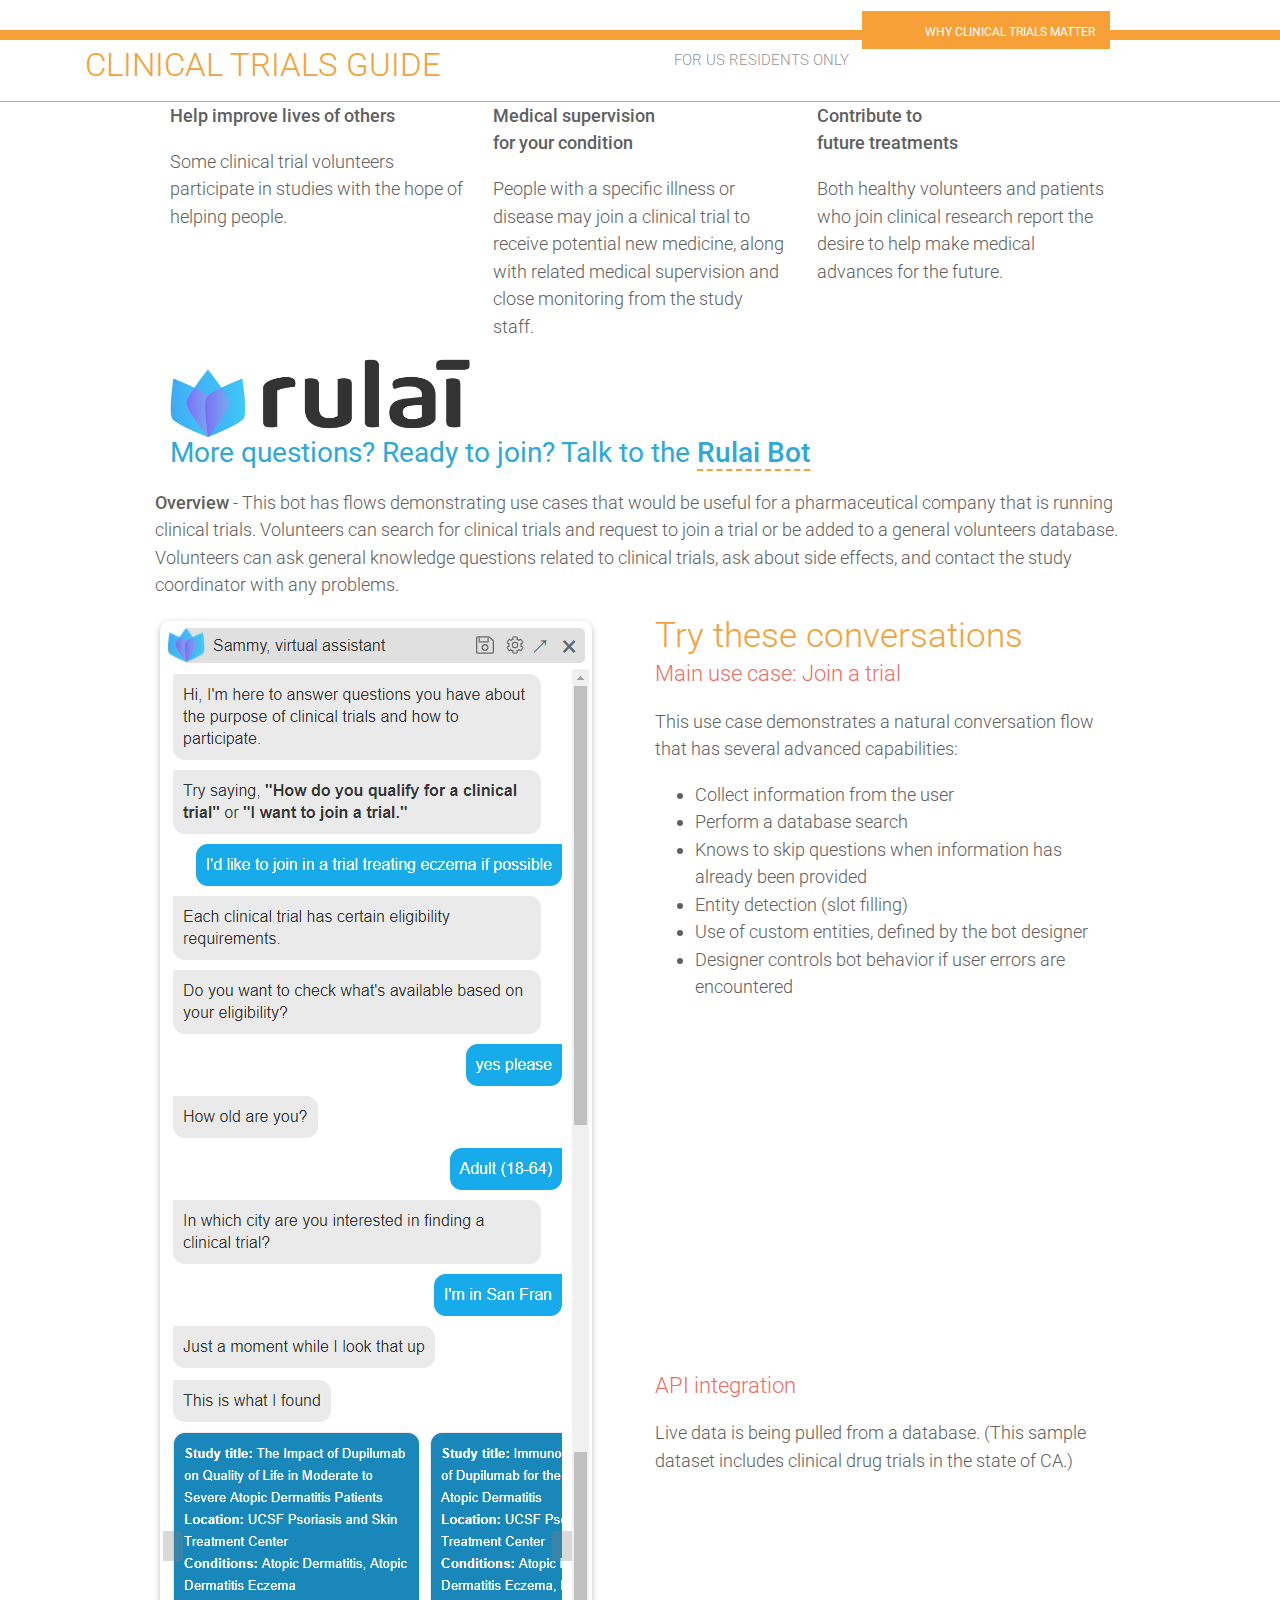
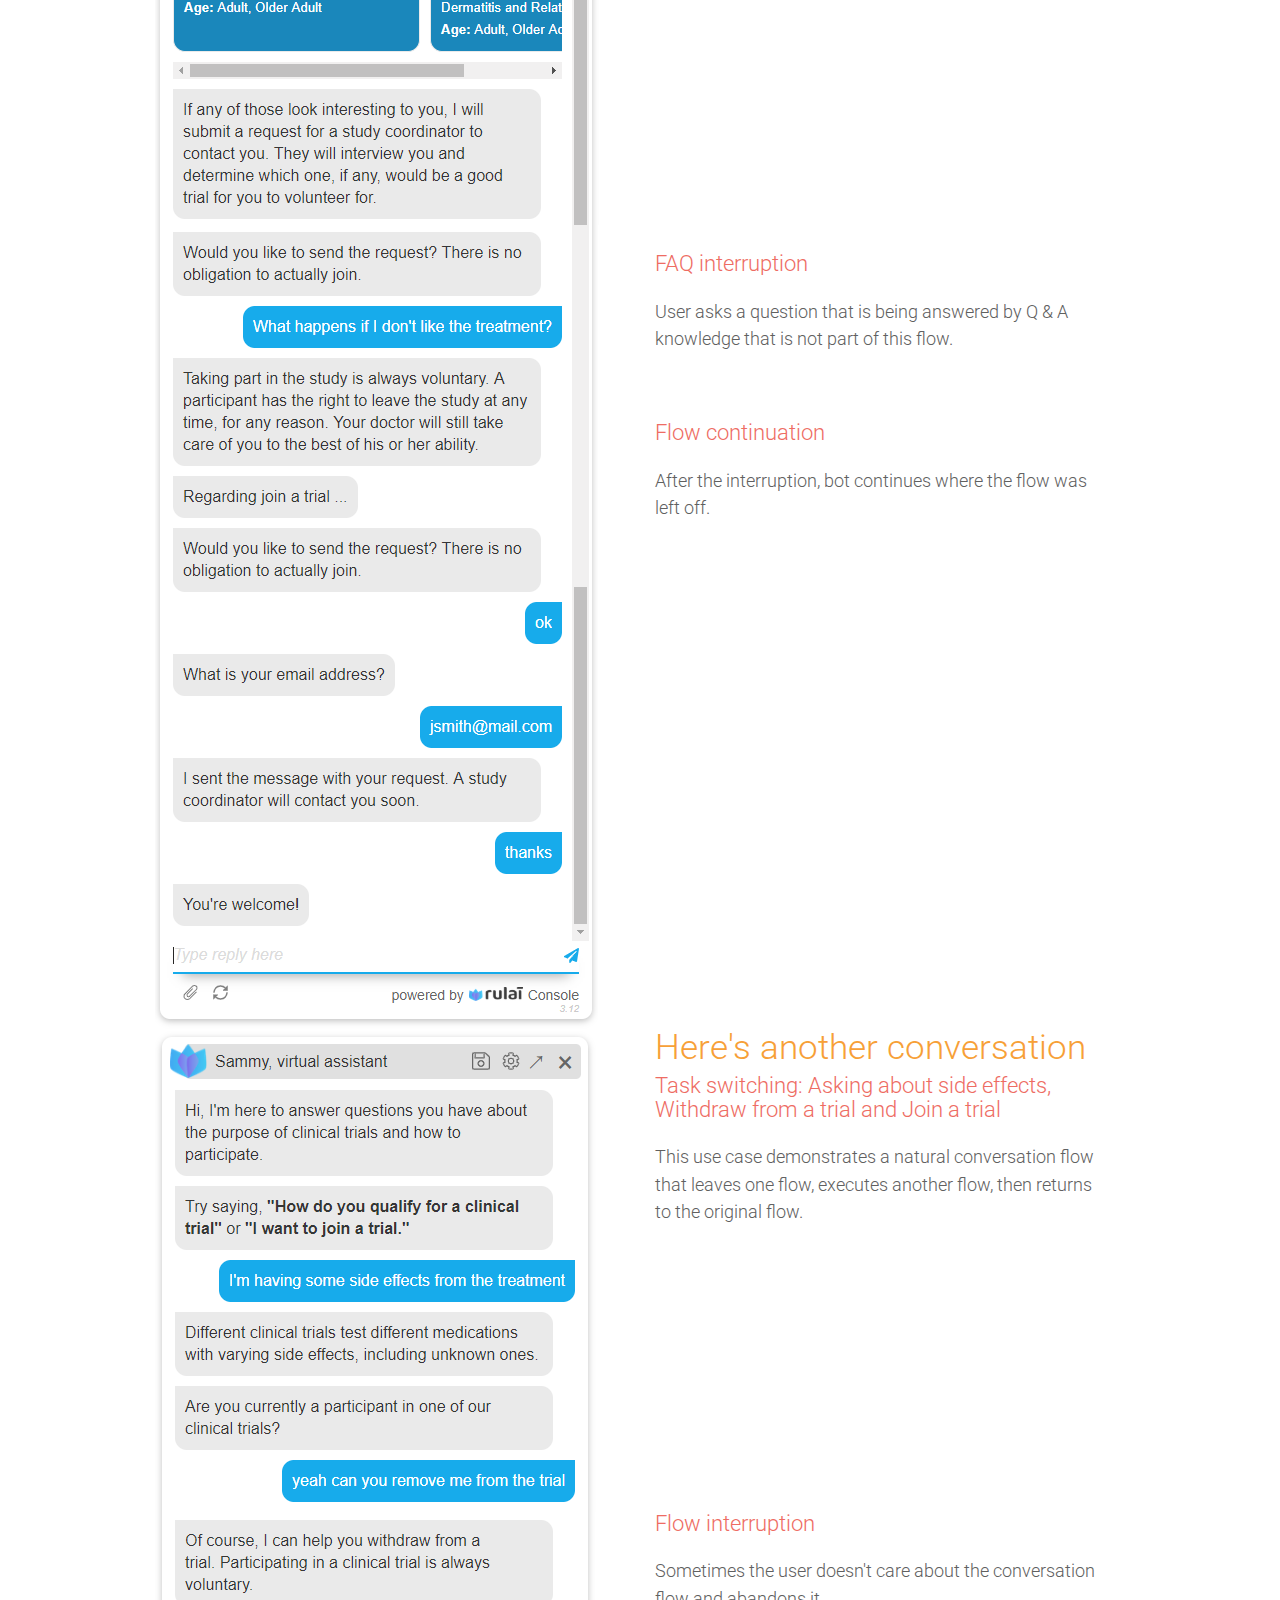
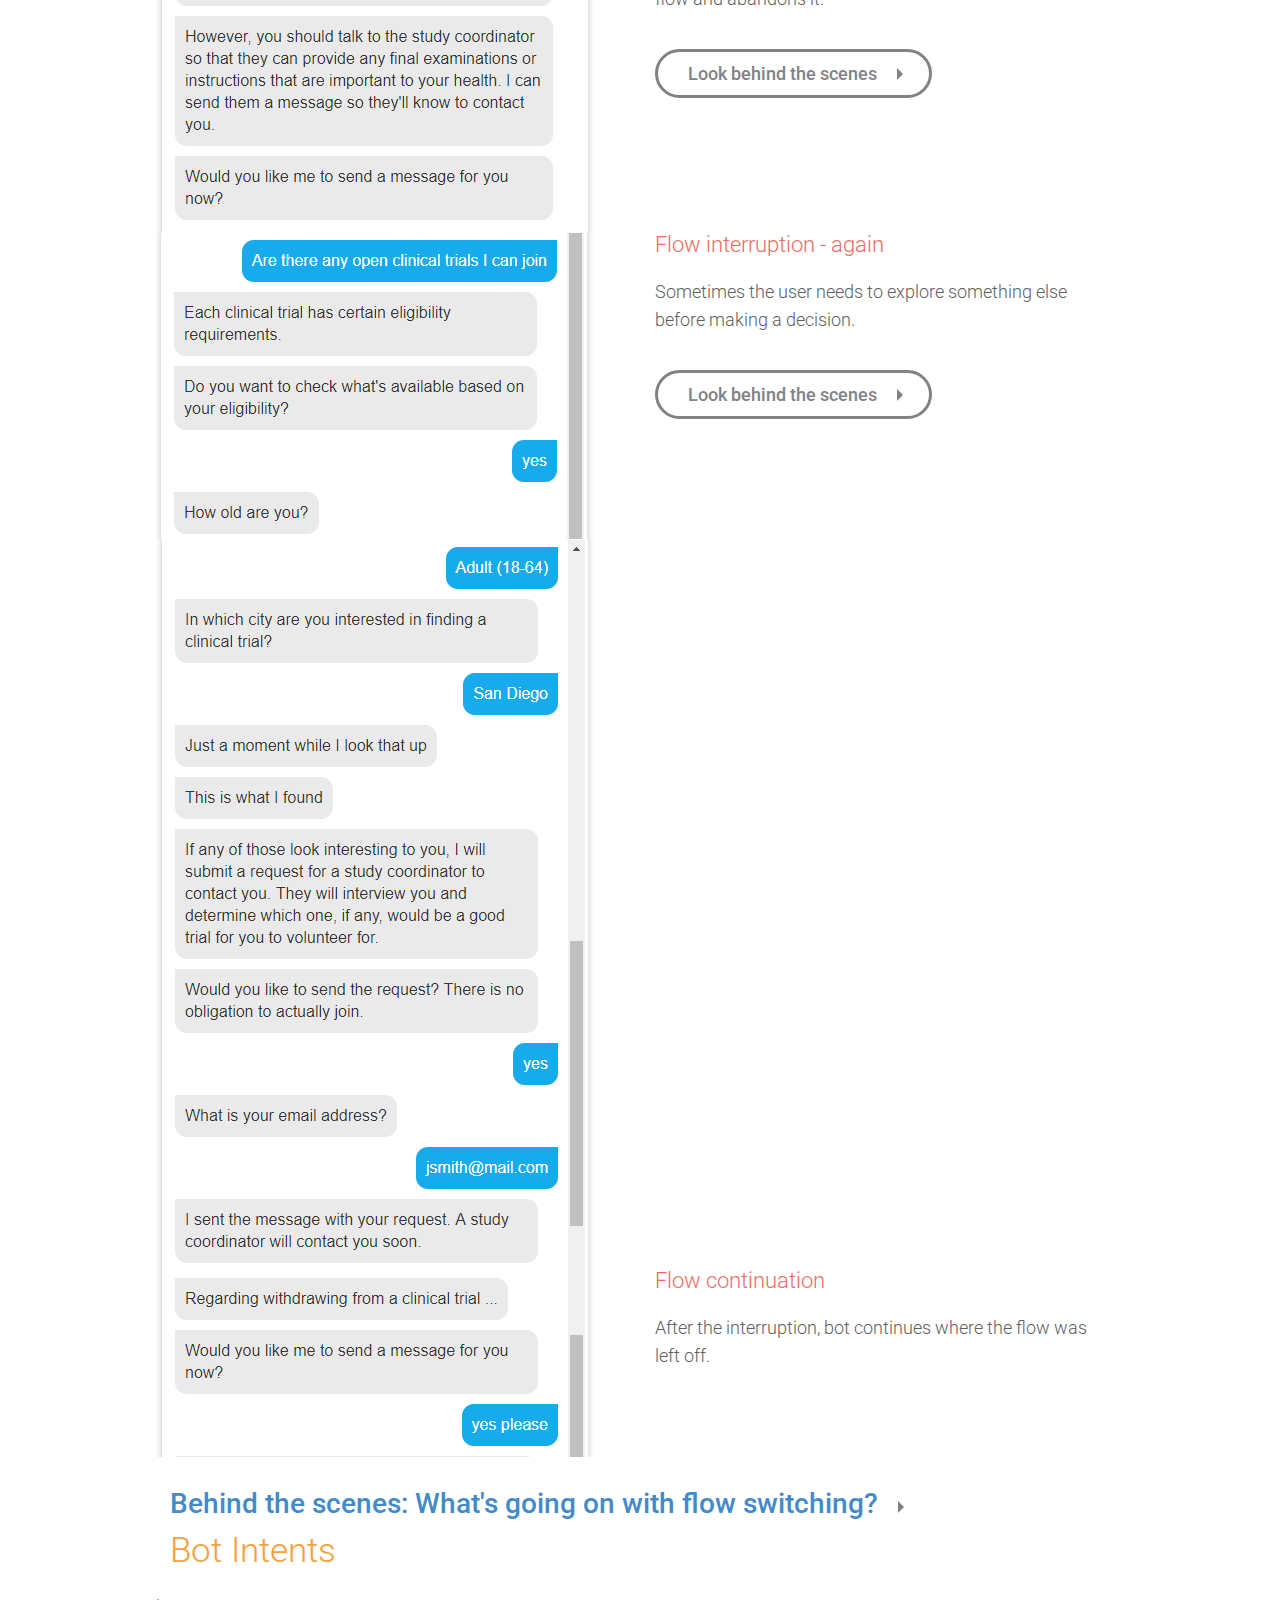
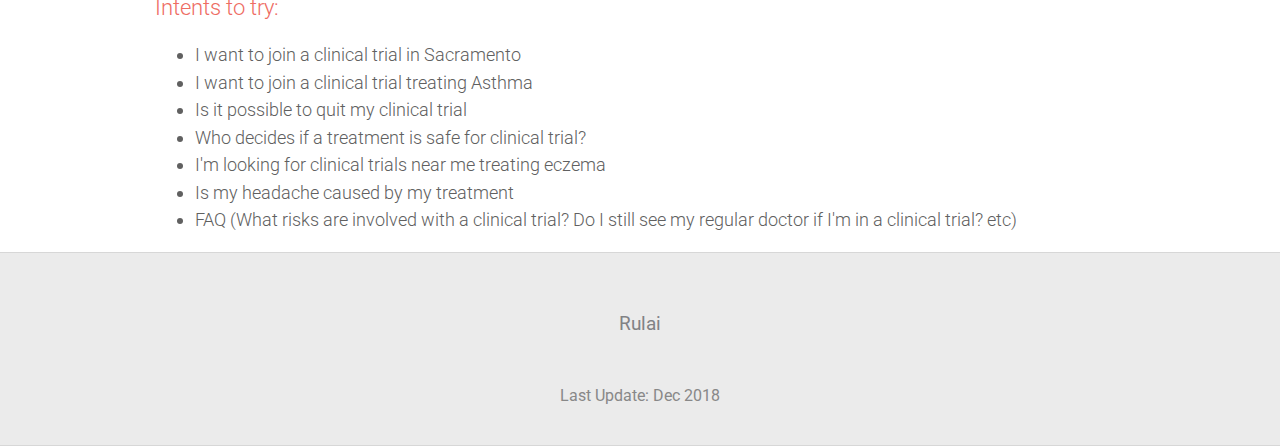
==== clinicaltrials/index.html @ c1967bf4 "Update index.html" ====
<!DOCTYPE html>
<!-- saved from url=(0064)https://www.guidetoclinicaltrials.com/why-clinical-trials-matter -->
<html lang="en" style="" class=" js flexbox canvas canvastext webgl no-touch geolocation postmessage websqldatabase indexeddb hashchange history draganddrop websockets rgba hsla multiplebgs backgroundsize borderimage borderradius boxshadow textshadow opacity cssanimations csscolumns cssgradients cssreflections csstransforms csstransforms3d csstransitions fontface generatedcontent video audio localstorage sessionstorage webworkers applicationcache svg inlinesvg smil svgclippaths"><head><meta http-equiv="Content-Type" content="text/html; charset=UTF-8">
    
    <meta http-equiv="X-UA-Compatible" content="IE=edge"><script type="text/javascript" src="./clinicaltrials/67be54c33f"></script><script async="" src="./clinicaltrials/analytics.js.download"></script><script src="./clinicaltrials/nr-1099.min.js.download"></script>
    <meta name="viewport" content="width=device-width, initial-scale=1">



    
<title>Why Clinical Trials Matter | Clinical Trial Guide</title>

    <meta property="og:site_name" content="home">
    <meta property="og:type" content="home">
    <meta property="og:title" content="Why Clinical Trials Matter | Clinical Study Guide">
    <meta property="og:description" content="Learn about clinical trials and how they help advance the understanding of diseases and discovery of new and improved treatments. ">
    <meta property="og:image:type" content="image/jpeg">
    <meta property="og:image:width" content="600">
    <meta property="og:image:height" content="315">

    <meta name="description" content="Learn about clinical trials and how they help advance the understanding of diseases and discovery of new and improved treatments. ">
<meta name="robots" content="INDEX, FOLLOW">
<meta http-equiv="content-language" content="en">

<meta http-equiv="last-modified" content="2017-03-16@00:00:00 Z">
<meta http-equiv="X-Served-By" content="SNF-PRODNA-CD2">

    <!-- Bootstrap core CSS -->
    <link href="./clinicaltrials/ff884980e1db4ebe90d73c7e8e5fddce.css" rel="stylesheet"><link href="./clinicaltrials/840db1f8d0344966829204b88a596f12.css" rel="stylesheet">




    <script src="./clinicaltrials/modernizr.min.js.download"></script>

    <script>//document.cookie = ' = ' + screen.width  + '; path=/'; </script>

    <!-- HTML5 shim and Respond.js IE8 support of HTML5 elements and media queries -->
    <!--[if lt IE 9]>
      <script src="//cdnjs.cloudflare.com/ajax/libs/html5shiv/3.7.2/html5shiv.min.js"></script>
      <script src="//cdnjs.cloudflare.com/ajax/libs/respond.js/1.4.2/respond.js"></script>
    <![endif]-->
 
</head>
<body class="why-clinical-trials-matter"> 
<!-- Google Tag Manager -->
<script>
function displayFunction(divID) {
  var x = document.getElementById(divID);
  if (x.style.display === "none") {
    x.style.display = "block";
  } else {
    x.style.display = "none";
  }
}    
</script>

<!-- End Google Tag Manager -->
<!-- Google Tag Manager (noscript) -->
<noscript><iframe src="https://www.googletagmanager.com/ns.html?id=GTM-KLQT96"
height="0" width="0" style="display:none;visibility:hidden"></iframe></noscript>
<!-- End Google Tag Manager (noscript) -->



    <header>    <div class="score-header-wrapper">
        <div class="score-header">
            <!--[if lt IE 7]>
    <p class="browsehappy">You are using an <strong>outdated</strong> browser. Please <a href="http://browsehappy.com/">upgrade your browser</a> to improve your experience.</p>
<![endif]-->
<!--//////////////////////////////
// - START - HEADER SECTION
///////////////////////////////-->
<div id="emsHeader">    <!--Print Friendly Text-->
    <div class="printed-from">
    </div>
    <!--START - GLOBAL HEADER-->
    <div id="globalHeader">
        <!-- Top bar -->
        <div class="row">
            <div class="col-xs-12 hidden-xs">
            <div class="top-bar">
                <div id="conditionLogo">
                </div>
            </div>


                <div id="locationText">FOR US RESIDENTS ONLY</div>

            </div>
        </div>

        <!-- umbrella nav -->
        

        <!--Desktop/Tablet Utility Links-->
        <div class="row">
            <div class="hidden-xs">
                <div id="brandUtilityLinksDT" class="utility-links">

                </div>
            </div>
        </div>
    </div>
    <!--END - GLOBAL HEADER-->
    <!--Banner - Logo - Global Navigation - ISI - Search -->
    <div class="row">
        <div class="header-banner col-xs-12" style="height:100px">
            <div class="row">
                <div class="brand-logo">
                    <!--hamburger nav-->
                    <div class="navbar-header">

                        
                        <!--logo-->
                        <div class="col-xs-12 col-sm-3">
                            <div id="brandLogo" class="banner-logo">
<H2>CLINICAL TRIALS GUIDE </H2>                                       
                            </div>
                        </div>

                        <!--Brand ISI Overview-->

<div>    <aside>
        <div class="col-sm-6 hidden-xs">
            <div id="brandISI" class="brand-isi">
                <div class="isi-text hidden-xs">
                    <span class="isi-heading bold"></span>
                    <div class="isi-full">
                        
                        <p></p><p>&nbsp;</p><p></p>
                        
                        
                    </div>
                </div>
            </div>
        </div>
</aside>
</div>
                        <!--Desktop/Tablet Search Box-->
                    </div>
                </div>
            </div>
            <div class="row">
                <div class="col-sm-12 hidden-xs">
                        <div id="brandHeaderTools" class="font-share bold">


<!-- Print Button -->
<div id="printPage" class="print-page">    <span title="PRINT" class="print-btn">WHY CLINICAL TRIALS MATTER</span>
</div>

<div id="socialShare">    <div class="share-icons">

                    <ul class="share-show-hide">
							<li>
								<a class="email" data-toggle="modal" data-target="#myModalEmail">email</a>
							</li>
            </ul>
    </div>
</div>
                            <div class="clear"></div>
                        </div>

                </div>
            </div>
            <div class="row">
                <!--Mobile Utility Links-->
                <div id="brandUtilityLinksMB" class="utility-links visible-xs">
                </div>
            </div>
            <div class="row">
                <!-- global navigation-->
                <div id="globalNav">
                    
                </div>
            </div>
            <div class="row">
                <div class="col-xs-12">
                    <!--Mobile Search Box-->
                    <div id="brandSearchMB" class="brand-search col-xs-12 visible-xs">
                        
                    </div>
                </div>
            </div>
        </div>
    </div>
</div><!--//////////////////////////////
// - END - HEADER SECTION
///////////////////////////////-->


    <nav id="" class="score-megamenu navbar navbar-default" role="navigation">
        <div class="score-nav-wrapper">
            <div class="score-nav">
                <!-- score-nav-wrapper is the container -->
                <div class="navbar-header score-navbar-header">
                    <button type="button" class="score-hamburger navbar-toggle collapsed" data-toggle="collapse" data-target="#3b18a928-5969-4b5d-9ed8-913d32c18ef3">
                        <span class="sr-only">Toggle navigation</span>
                        <span class="icon-bar"></span>
                        <span class="icon-bar"></span>
                        <span class="icon-bar"></span>
                    </button>
                    <a href="https://www.guidetoclinicaltrials.com/why-clinical-trials-matter#" class="navbar-brand">
                        
                        
                    </a>
                </div>
                <div class="collapse navbar-collapse" id="3b18a928-5969-4b5d-9ed8-913d32c18ef3">
                </div>
            </div>
        </div>
    </nav>



        </div>
    </div>
</header>
    <div class="pageWrapper">
<div class="score-container">    <div class="container">
        <div class="score-page score-column3-equal">
            <div class="score-side">
                <div class="score-inner">

<style>.text-component {font-size: smaller;}</style>                    
<div class="text-component"><p><strong>Help improve lives of others</strong></p>
<p>Some clinical trial volunteers participate in studies with the hope of helping people.</p></div>
                </div>
            </div>
            <div class="score-main">
                <div class="score-inner">
                    
<div class="text-component"><p><strong>Medical supervision<br class="hidden-xs hidden-sm">
for your condition</strong></p>
<p>People with a specific illness or disease may join a clinical trial to receive potential new medicine, along with related medical supervision and close monitoring from the study staff.</p></div>
                </div>
            </div>
            <div class="score-side2">
                <div class="score-inner">
                    
<div class="text-component"><p><strong>Contribute to <br class="hidden-xs hidden-sm">
future treatments</strong></p>
<p>Both healthy volunteers and patients who join clinical research report the desire to help make medical advances for the future.</p></div>
                </div>
            </div>
        </div>
    </div>
</div><div class="score-container" style="padding: 0px"> <div class="container">
        <div class="score-page score-column1">
            <div class="score-main">
                <div class="score-inner">
                    
<div class="text-component"><img src="./logo_dark.png" width="300px"></img><h2 style="color:#2CA9DB;font-weight: 400">More questions? Ready to join? Talk to the <a class="moreinfo" style="color:#2CA9DB" data-toggle="tooltip" data-placement="top" data-original-title="&lt;strong&gt;Rulai Bot&lt;/strong&gt;Custom chat bot that uses NLU to help complete tasks and answer your questions. Try '<b>I want to join a clinical trial.</b>'">Rulai Bot</a></h2>
<div class="row">
<div class="">
<p><strong>Overview</strong> - This bot has flows demonstrating use cases that would be useful for a pharmaceutical company that is running clinical trials. Volunteers can search for clinical trials and request to join a trial or be added to a general volunteers database. Volunteers can ask general knowledge questions related to clinical trials, ask about side effects, and contact the study coordinator with any problems.
</p>
</div>
</div></div>
                </div>
            </div>
        </div>
    </div>
</div>
        <div class="score-container">    <div class="container">
        <div class="score-page score-column1">
            <div class="score-main">
                <div class="score-inner">
                    
<div class="text-component"><div class="row">
	<div class="pull-left">
		<img src="./clinicaltrials/chat1.png"></img>
	</div>
<div class="col-sm-5 col-md-6 pull-right">
<h1>Try these conversations</h1>
<h3>Main use case: Join a trial</h3>
<p><strong></strong>This use case demonstrates a natural conversation flow that has several advanced capabilities:
<ul><li>	Collect information from the user</li>
<li>Perform a database search</li>
<li>Knows to skip questions when information has already been provided</li>
<li>Entity detection (slot filling)</li>
<li>Use of custom entities, defined by the bot designer</li>
<li>Designer controls bot behavior if user errors are encountered</li>
</ul></p>
</div>
</div>
<div class="row">
	<div class="pull-left">
		<img src="./clinicaltrials/chat2.png"></img>
	</div>
<div class="col-sm-5 col-md-6 pull-right">
<h3>API integration</h3>
<p>
Live data is being pulled from a database.
(This sample dataset includes clinical drug trials in the state of CA.)
</p>
</div>
</div> 
<div class="row">
	<div class="pull-left">
		<img src="./clinicaltrials/chat3.png"></img>
	</div>
<div class="col-sm-5 col-md-6 pull-right">
<br/><h3>FAQ interruption</h3>
<p>
User asks a question that is being answered by Q & A knowledge that is not part of this flow.
</p>
<h3 style="padding-top: 50px">Flow continuation</h3>
<p>After the interruption, bot continues where the flow was left off. </p>
</div>
</div> 


</div>
                </div>
            </div>





        </div>
    </div>
</div>

        <div class="score-container">    <div class="container">
        <div class="score-page score-column1">
            <div class="score-main">
                <div class="score-inner">
                    
<div class="text-component"><div class="row">
	<div class="pull-left">
		<img src="./clinicaltrials/chat4.png"></img>
	</div>
<div class="col-sm-5 col-md-6 pull-right">
<h1>Here's another conversation</h1>
<h3>Task switching: Asking about side effects, Withdraw from a trial and Join a trial</h3>
<p><strong></strong>This use case demonstrates a natural conversation flow that leaves one flow, executes another flow, then returns to the original flow.
</p>
</div>
</div>
<div class="row">
	<div class="pull-left">
		<img src="./clinicaltrials/chat5.png"></img>
	</div>
<div class="col-sm-5 col-md-6 pull-right">
<h3>Flow interruption</h3>
<p>
Sometimes the user doesn't care about the conversation flow and abandons it. </p>
<p><a href="#ExplainJoin" onclick="displayFunction('ExplainJoin')" class="button">Look behind the scenes</a>
</p>
</div>
</div> 

<div class="row">
	<div class="pull-left">
		<img src="./clinicaltrials/chat6.png"></img>
	</div>
<div class="col-sm-5 col-md-6 pull-right">
<h3>Flow interruption - again</h3>
<p>
Sometimes the user needs to explore something else before making a decision. </p>
<p><a href="#ExplainJoin" onclick="displayFunction('ExplainJoin')" class="button">Look behind the scenes</a>
</p>

</div>
</div> 
<div class="row">
	<div class="pull-left">
		<img src="./clinicaltrials/chat7.png"></img>
	</div>
<div class="col-sm-5 col-md-6 pull-right">
<p>
</p>
</div>
</div> 
<div class="row">
	<div class="pull-left">
		<img src="./clinicaltrials/chat8.png"></img>
	</div>
<div class="col-sm-5 col-md-6 pull-right">
<h3>Flow continuation</h3>
<p>After the interruption, bot continues where the flow was left off. </p>
</div>
</div> 


</div>
                </div>
            </div>





        </div>
    </div>
</div>

<div class="score-container" style="padding: 0px; "> <div class="container">
        <div class="score-page score-column1">
            <div class="score-main">
                <div class="score-inner">
                   <div class="text-component">
<a href="#ExplainJoin" onclick="displayFunction('ExplainJoin')" class="button" style="border: none; color:#428bca; font-size:1.5em; padding-left: 0px">Behind the scenes: What's going on with flow switching?</a>

<div id="ExplainJoin" class="row" style="display:none;">
<p><img src="./clinicaltrials/mitisflow.png" style="border=1px solid #333333"></img>
</p>
</div>
</div></div>
                </div>
            </div>
        </div>
    </div>

<div class="score-container" style="padding: 0px"> <div class="container">
        <div class="score-page score-column1">
            <div class="score-main">
                <div class="score-inner">
                    
<div class="text-component">
<h1>Bot Intents</h1>

<div class="row">
<p><h3>Intents to try:</h3>
</p>
<p><ul>
	<li>I want to join a clinical trial in Sacramento</li>
	<li>I want to join a clinical trial treating Asthma</li>
	<li>Is it possible to quit my clinical trial</li>
	<li>Who decides if a treatment is safe for clinical trial?</li>
	<li>I'm looking for clinical trials near me treating eczema</li>
	<li>Is my headache caused by my treatment</li>
<li>FAQ (What risks are involved with a clinical trial? Do I still see my regular doctor if I'm in a clinical trial? etc)</li></ul></p>

</div>
</div></div>
                </div>
            </div>
        </div>
    </div>
</div>
    </div></div>
    <footer>    <div class="score-footer-wrapper">
        <div class="score-footer">
            
<!--////////////////////////
// - START - FOOTER SECTION
/////////////////////////-->
<div class="container">
    <div class="row">
        <div class="col-xs-12">
            <div id="emsFooter">
                <footer class="footer">
                    <div id="indicationCopy">
                        <h2></h2>
                        <p>&nbsp;</p>
                    </div>

                    

                    <div id="quickLinks">
                        <ul class="page-links">

                        </ul>
                    </div>
                    <div id="hcProCopy" class="hc-pro-copy">
                        <p></p>
                    </div>

                    <div id="footnoteCopy" class="footnote">


                    </div>
                    <div id="corpFooter">
                        <span class="ft-name bold"></span><br>
                        <span class="ft-pNumber"><p id="footer-links">
<a href="https://www.rul.ai">Rulai</a>
</p>
<br>
                        <!-- Render Corporate Footer links -->
                            <span class="ft-links">
                            </span><br>


                        <span class="ft-date">


                            Last Update: Dec 2018
                        </span>
                    </div>
                </footer>
            </div>
        </div>
    </div>
</div>
<!--//////////////////////
// - END - FOOTER SECTION
///////////////////////-->
<!--////////////////////////////
// - START - GOOGLE ANALYTICS //
////////////////////////////////-->


<!--////////////////////////////
// - END - GOOGLE ANALYTICS //
////////////////////////////////-->
<form id="emailModal" action="https://www.guidetoclinicaltrials.com/why-clinical-trials-matter#" novalidate="novalidate">
    <div class="modal fade" id="myModalEmail" tabindex="-1" role="dialog" aria-labelledby="myModalLabel" aria-hidden="true">
        <div class="modal-dialog">
            <div class="modal-content">
                <div class="email-container">
                    <div class="modal-header">
                        <button type="button" class="close" data-dismiss="modal"><span aria-hidden="true"></span><span class="sr-only">Close</span></button>
                        <h2>Email a link to this page</h2>
                        <p>If you would like to share this page with a friend, fill out the appropriate information below.</p>
                    </div>
                    <div class="modal-body">
                        <div class="email-content">
                            <div class="form-group">
                                <label for="pName">Recipient Name:</label>
                                <input id="pName" type="text" name="pName">
                            </div>
                            <div class="form-group">
                                <label for="pEmail">Recipient's Email Address:</label>
                                <input id="pEmail" type="text" name="pEmail">
                            </div>
                                              
                            <div class="form-group">
                                <label for="yName">Your Name:</label>
                                <input id="yName" type="text" name="yName">
                            </div>
                            <div class="form-group">
                                <label for="yEmail">Your Email Address:</label>
                                <input id="yEmail" type="text" name="yEmail">
                            </div>
                            <div>
                                <label class="subTitle" for="pEmail">Subject</label>
                                <p class="subContent">Your friend thinks you’ll want to see this</p>
                            </div>
                            <span class="emailCheckBox"><input id="cbSendCopy" type="checkbox">Send a copy to myself (optional)</span>                            
                        </div>
                    </div>
                    <div class="modal-footer">
                        
                        <button id="btnSend" onclick="sendEmailClick(&#39;0586f793-e6b3-40c5-bdbd-9b0bcae366b0&#39;)" type="button" class="btn btn-primary">Send</button>
                    </div>
                </div>
                <!-- If the email sent successfull, hide "email-container" and show "email-success-container" -->
                <div class="email-success-container">
                    <div class="modal-header">
                        <button type="button" class="close" data-dismiss="modal"><span aria-hidden="true"></span><span class="sr-only">Close</span></button>
                        <div class="heading">Your Email Has Been Sent</div>
                    </div>
                    <div class="modal-body">
                        <div class="email-success-content">
                            <h2>Your email has been sent to:</h2>
                            <h3 id="recipientName"></h3>
                            <h3 id="recipientEmail"></h3>
                        </div>
                    </div>
                    <div class="modal-footer">
                        <button id="btnSendAnother" type="button" class="btn btn-primary">Send Another</button>
                        <button id="btnDone" type="button" class="btn btn-default">Done</button>
                    </div>
                </div><!-- end of email-success-container -->
            </div>
        </div>
    </div>
</form>
<!-- End Modal : Email popup -->

        </div>
    </div>
</footer>

    
    <!-- Adding jquery from CDN -->
    <!--[if gte IE 9]-->
    <script src="./clinicaltrials/jquery.min.js.download" type="text/javascript"></script>
    <!--[endif]-->
    <!--[if lte IE 8]>
    <script src="https://cdnjs.cloudflare.com/ajax/libs/jquery/1.8.3/jquery.min.js"></script>
    <![endif]-->
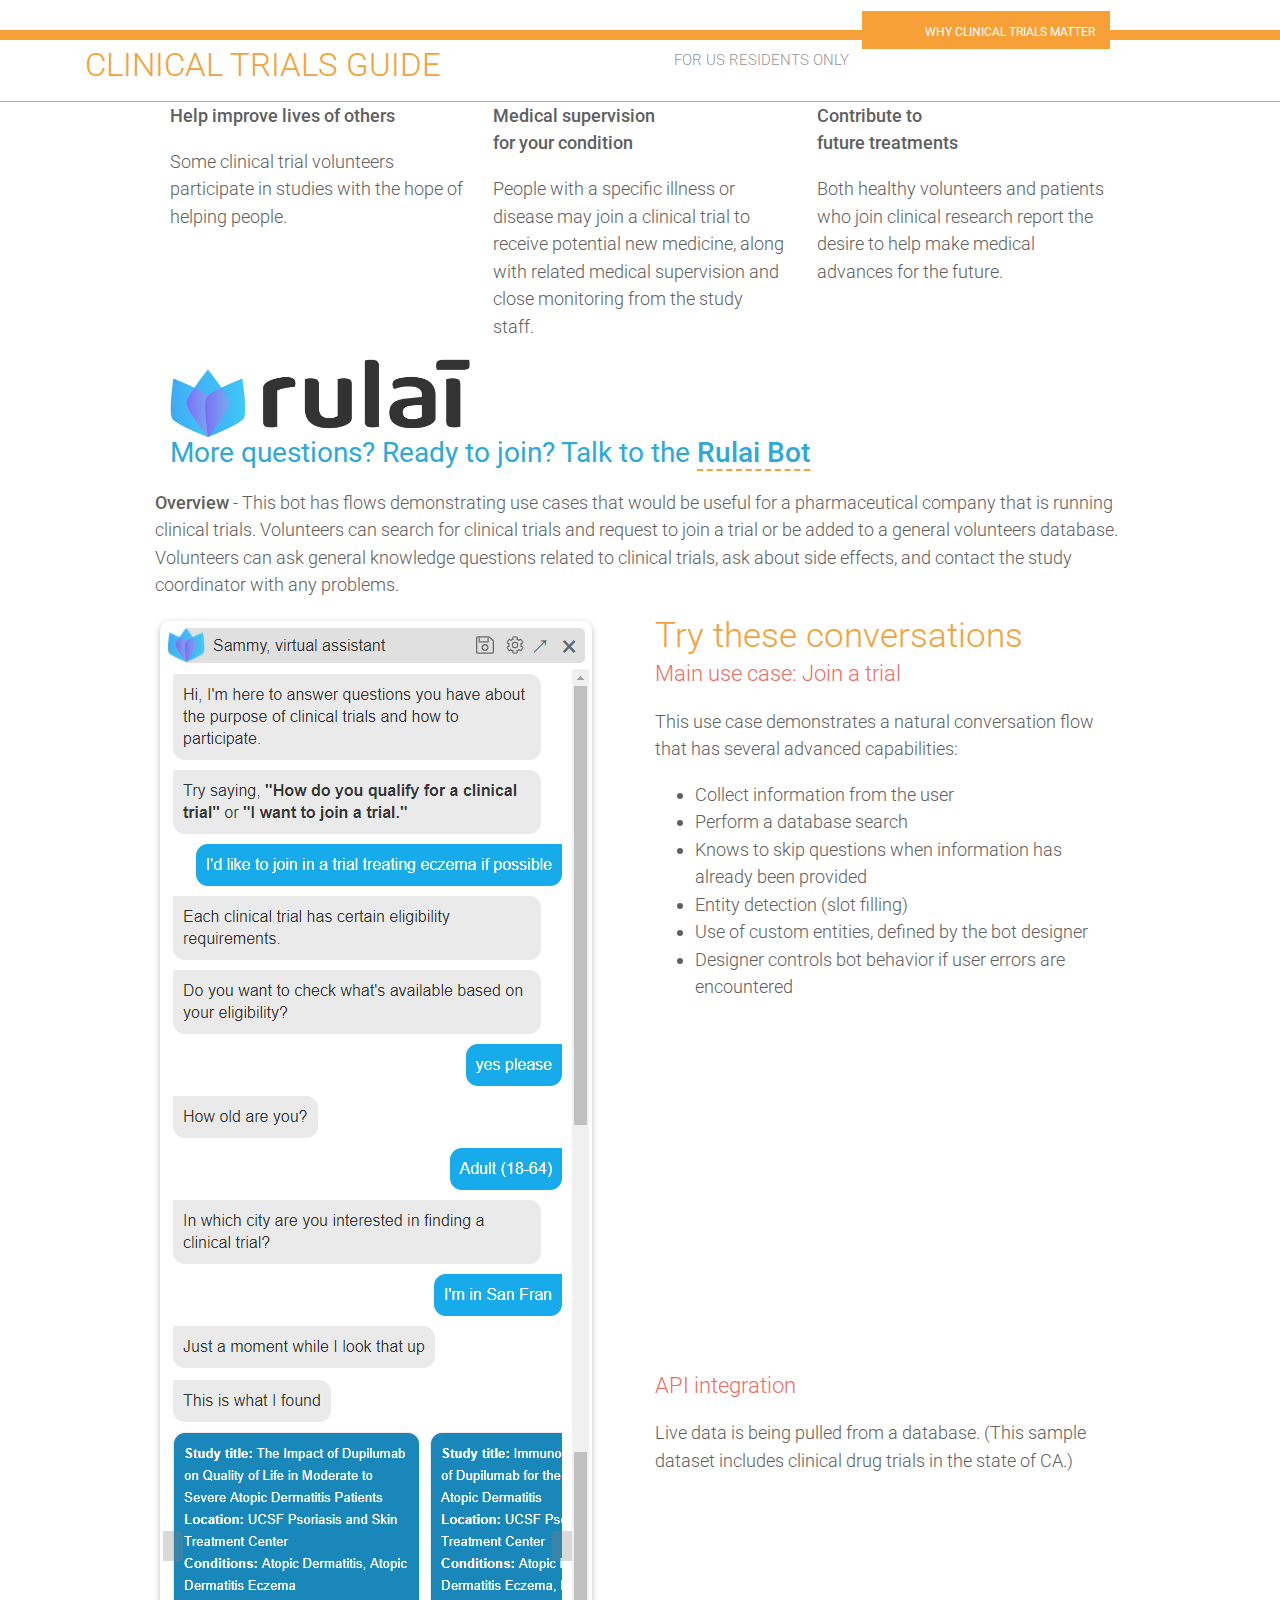
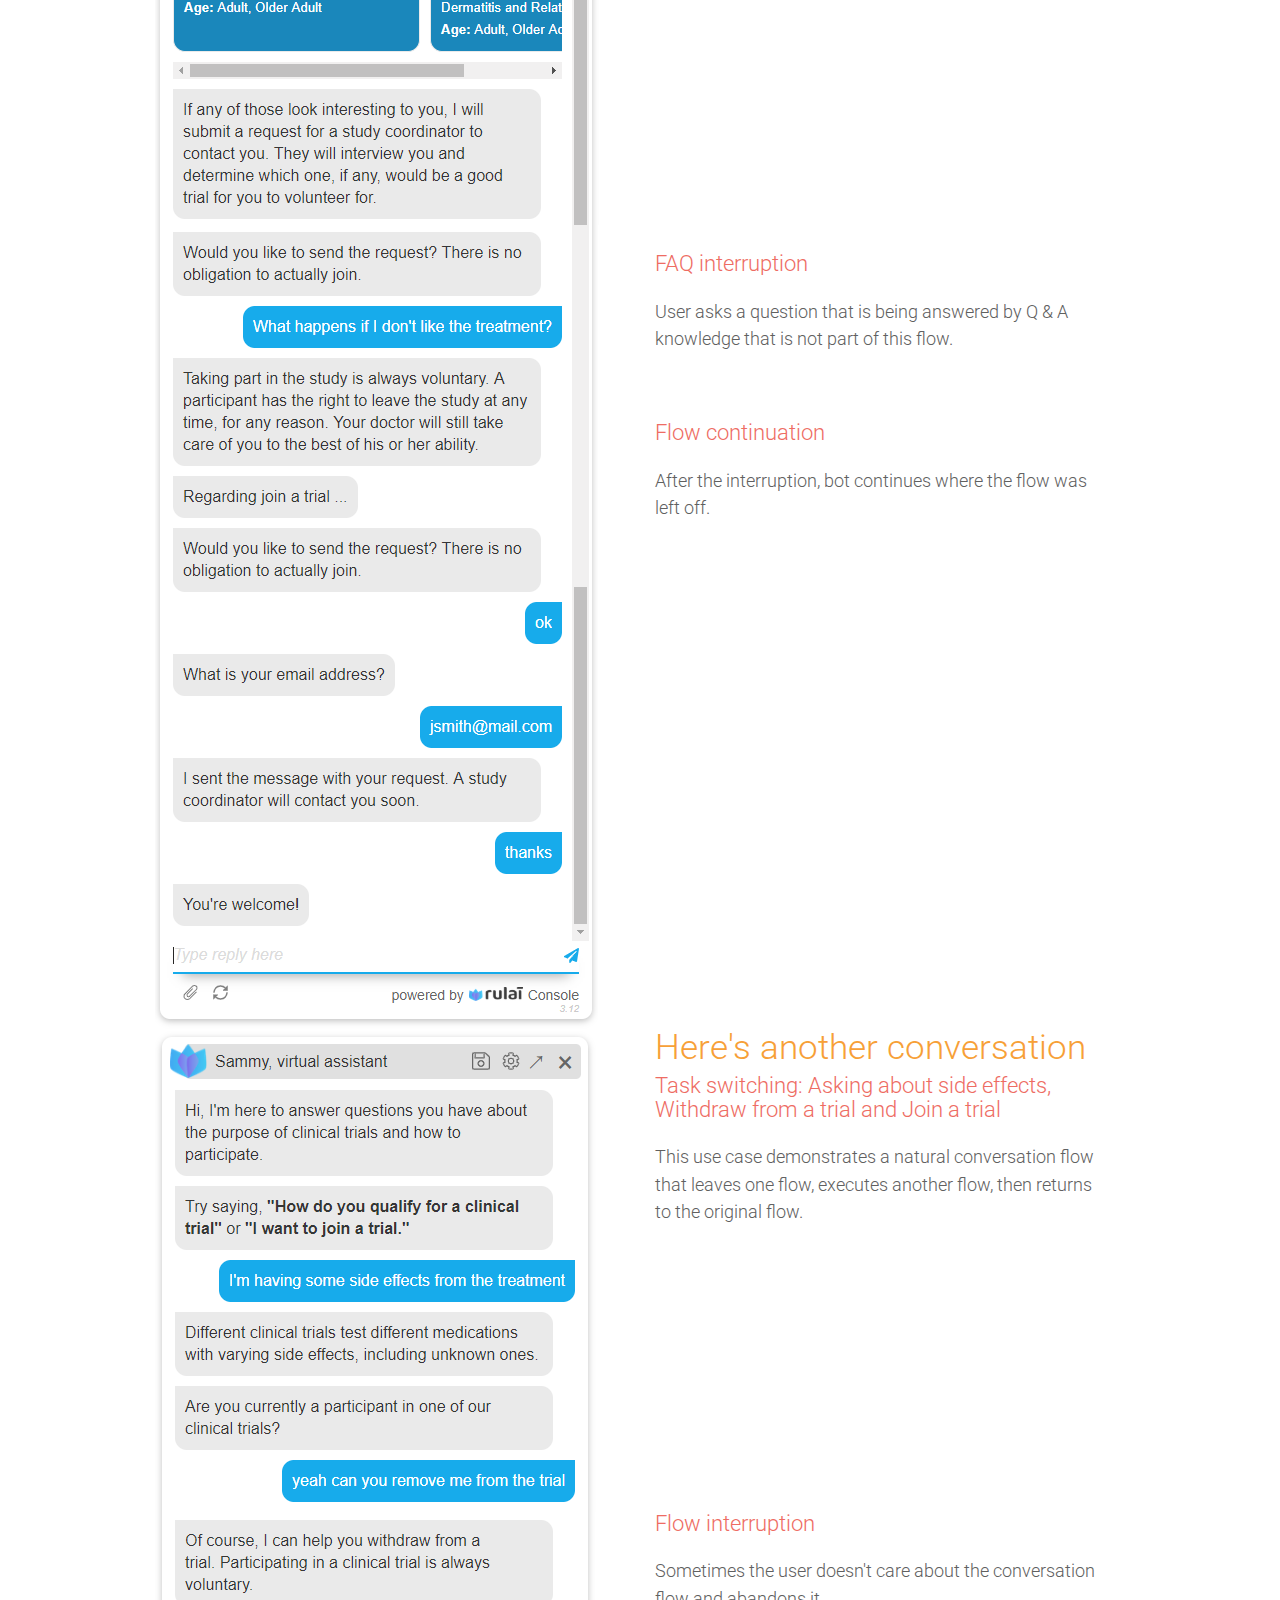
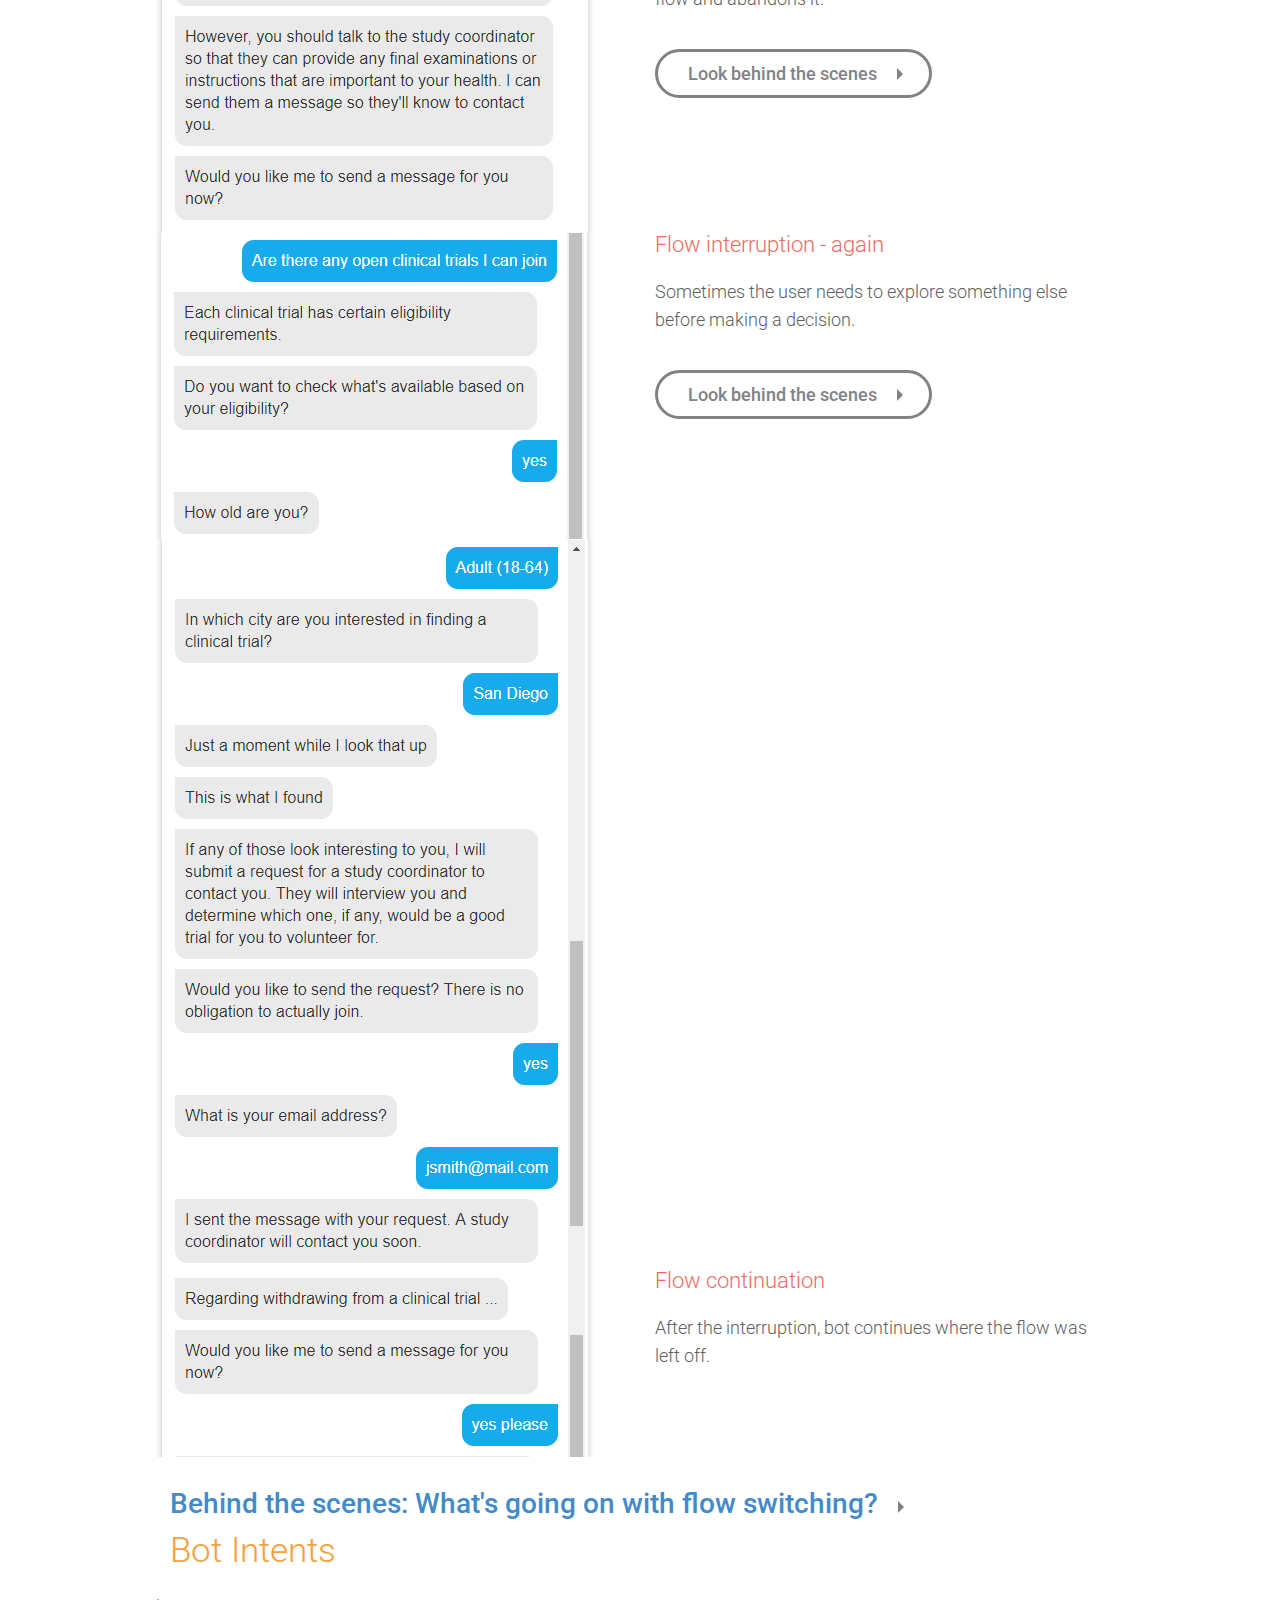
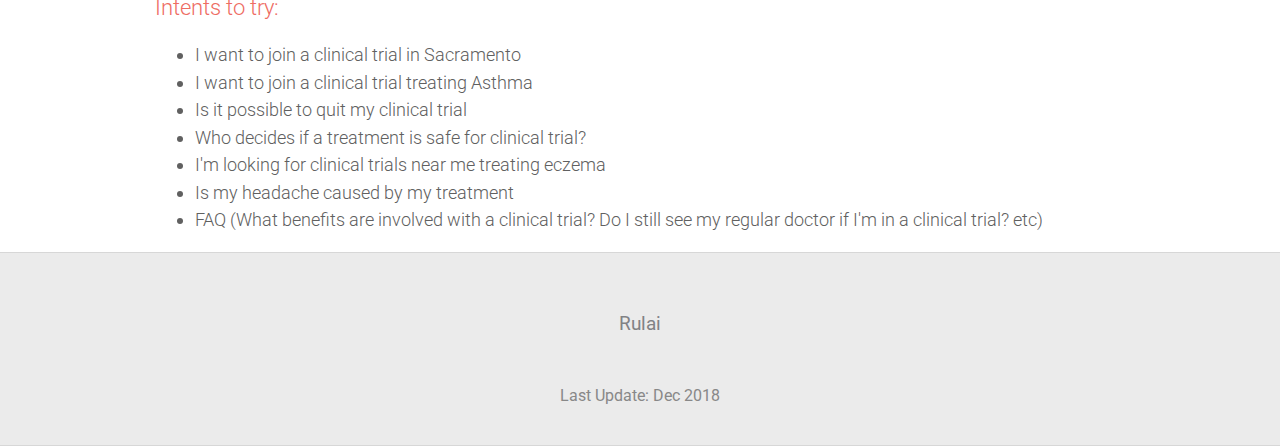
==== commit 00a9b3d8: "Update index.html" ====
--- a/clinicaltrials/index.html
+++ b/clinicaltrials/index.html
@@ -433,7 +433,7 @@
 	<li>Who decides if a treatment is safe for clinical trial?</li>
 	<li>I'm looking for clinical trials near me treating eczema</li>
 	<li>Is my headache caused by my treatment</li>
-<li>FAQ (What risks are involved with a clinical trial? Do I still see my regular doctor if I'm in a clinical trial? etc)</li></ul></p>
+<li>FAQ (What benefits are involved with a clinical trial? Do I still see my regular doctor if I'm in a clinical trial? etc)</li></ul></p>
 
 </div>
 </div></div>
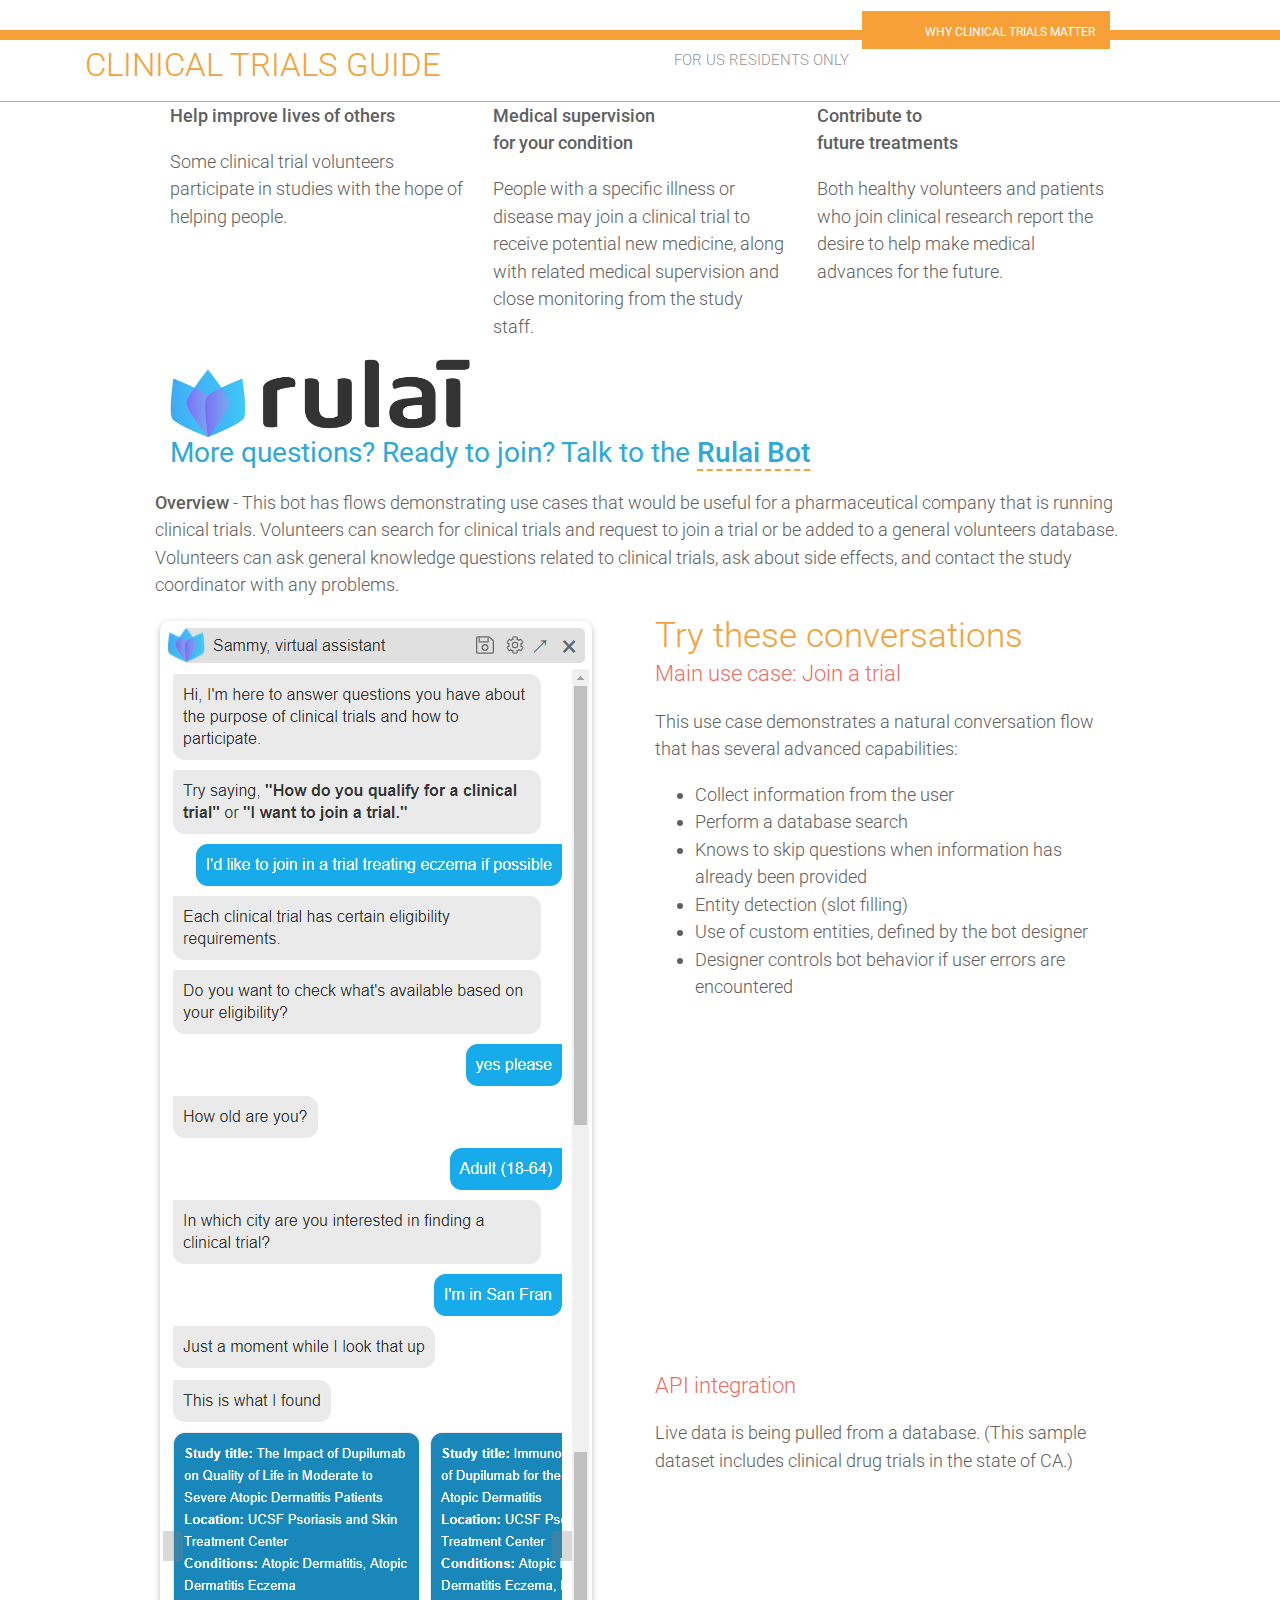
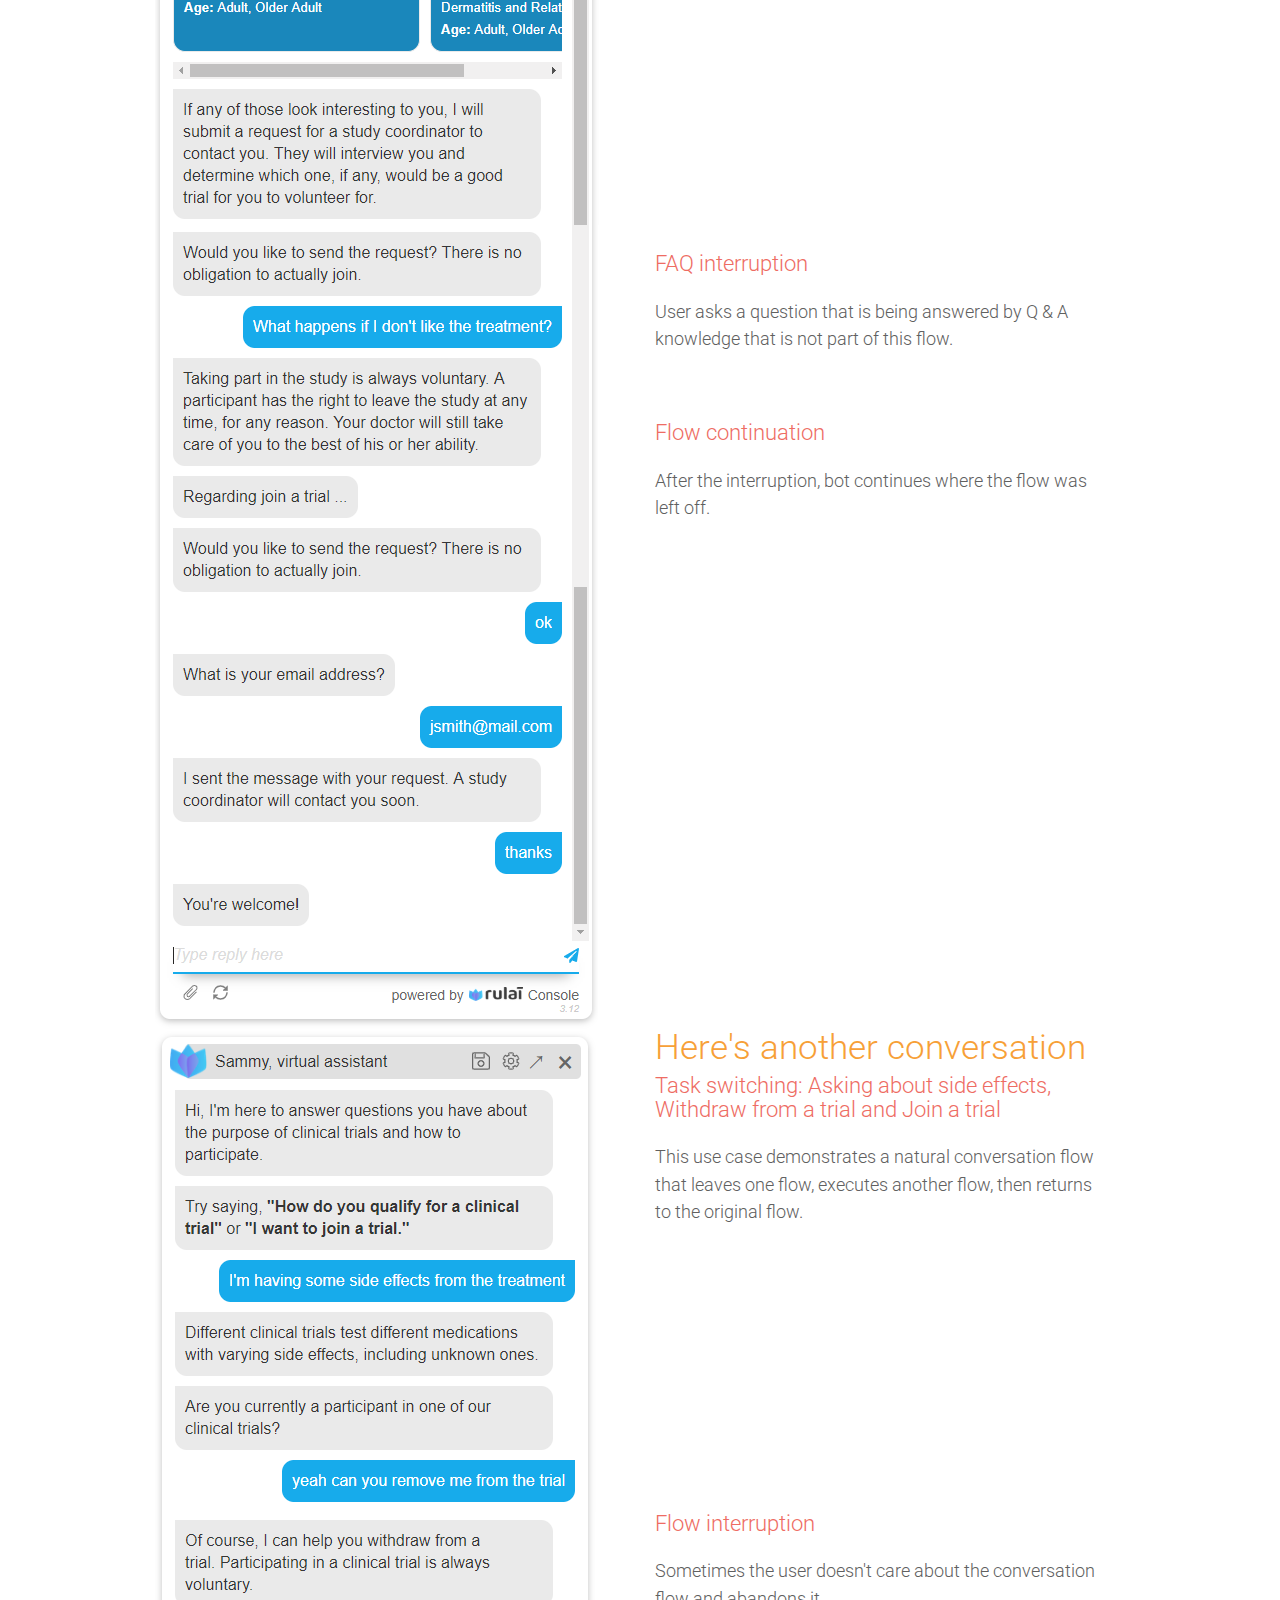
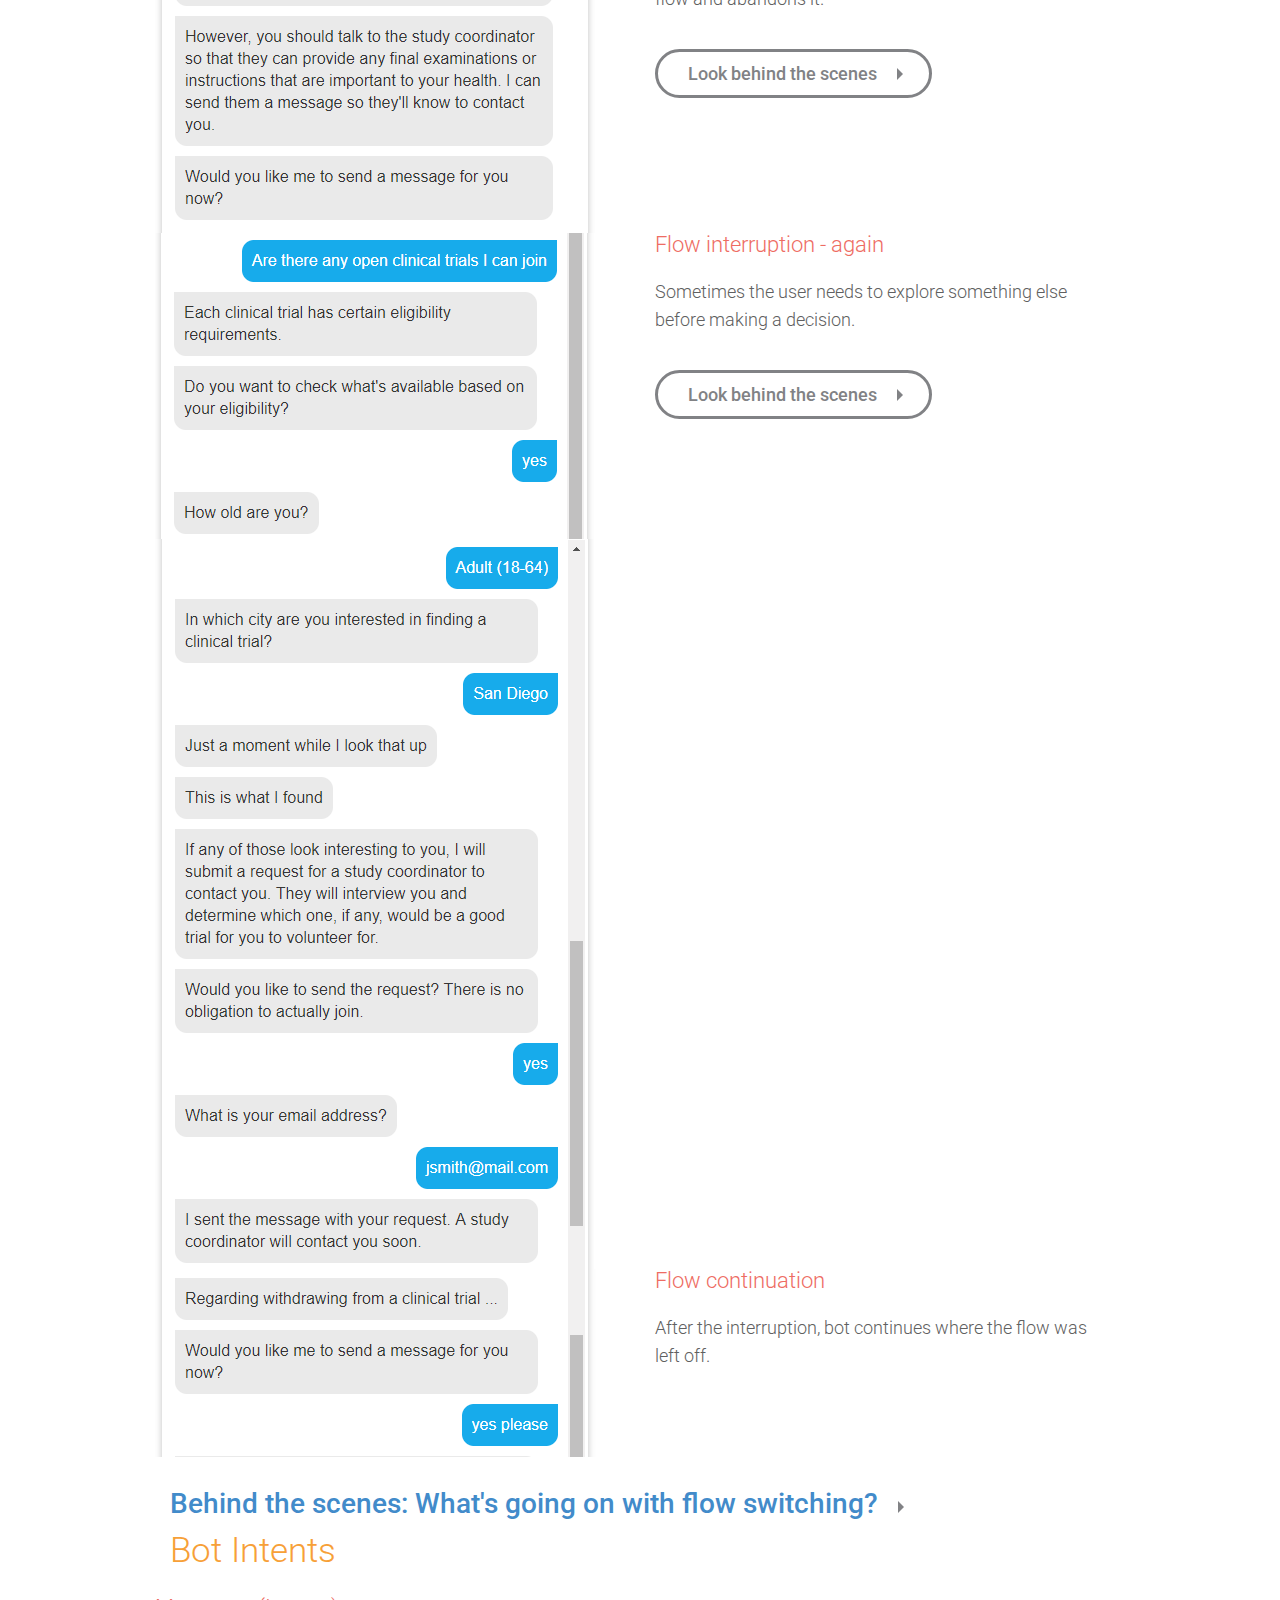
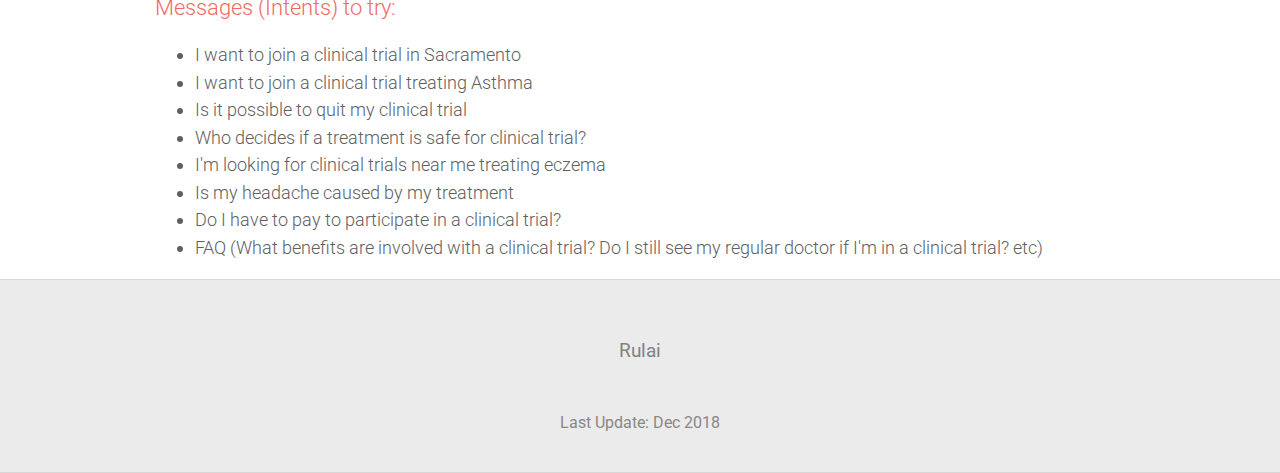
==== commit c14e1fc6: "Update index.html" ====
--- a/clinicaltrials/index.html
+++ b/clinicaltrials/index.html
@@ -424,7 +424,7 @@
 <h1>Bot Intents</h1>
 
 <div class="row">
-<p><h3>Intents to try:</h3>
+<p><h3>Messages (Intents) to try:</h3>
 </p>
 <p><ul>
 	<li>I want to join a clinical trial in Sacramento</li>
@@ -433,6 +433,7 @@
 	<li>Who decides if a treatment is safe for clinical trial?</li>
 	<li>I'm looking for clinical trials near me treating eczema</li>
 	<li>Is my headache caused by my treatment</li>
+	<li>Do I have to pay to participate in a clinical trial?</li>
 <li>FAQ (What benefits are involved with a clinical trial? Do I still see my regular doctor if I'm in a clinical trial? etc)</li></ul></p>
 
 </div>
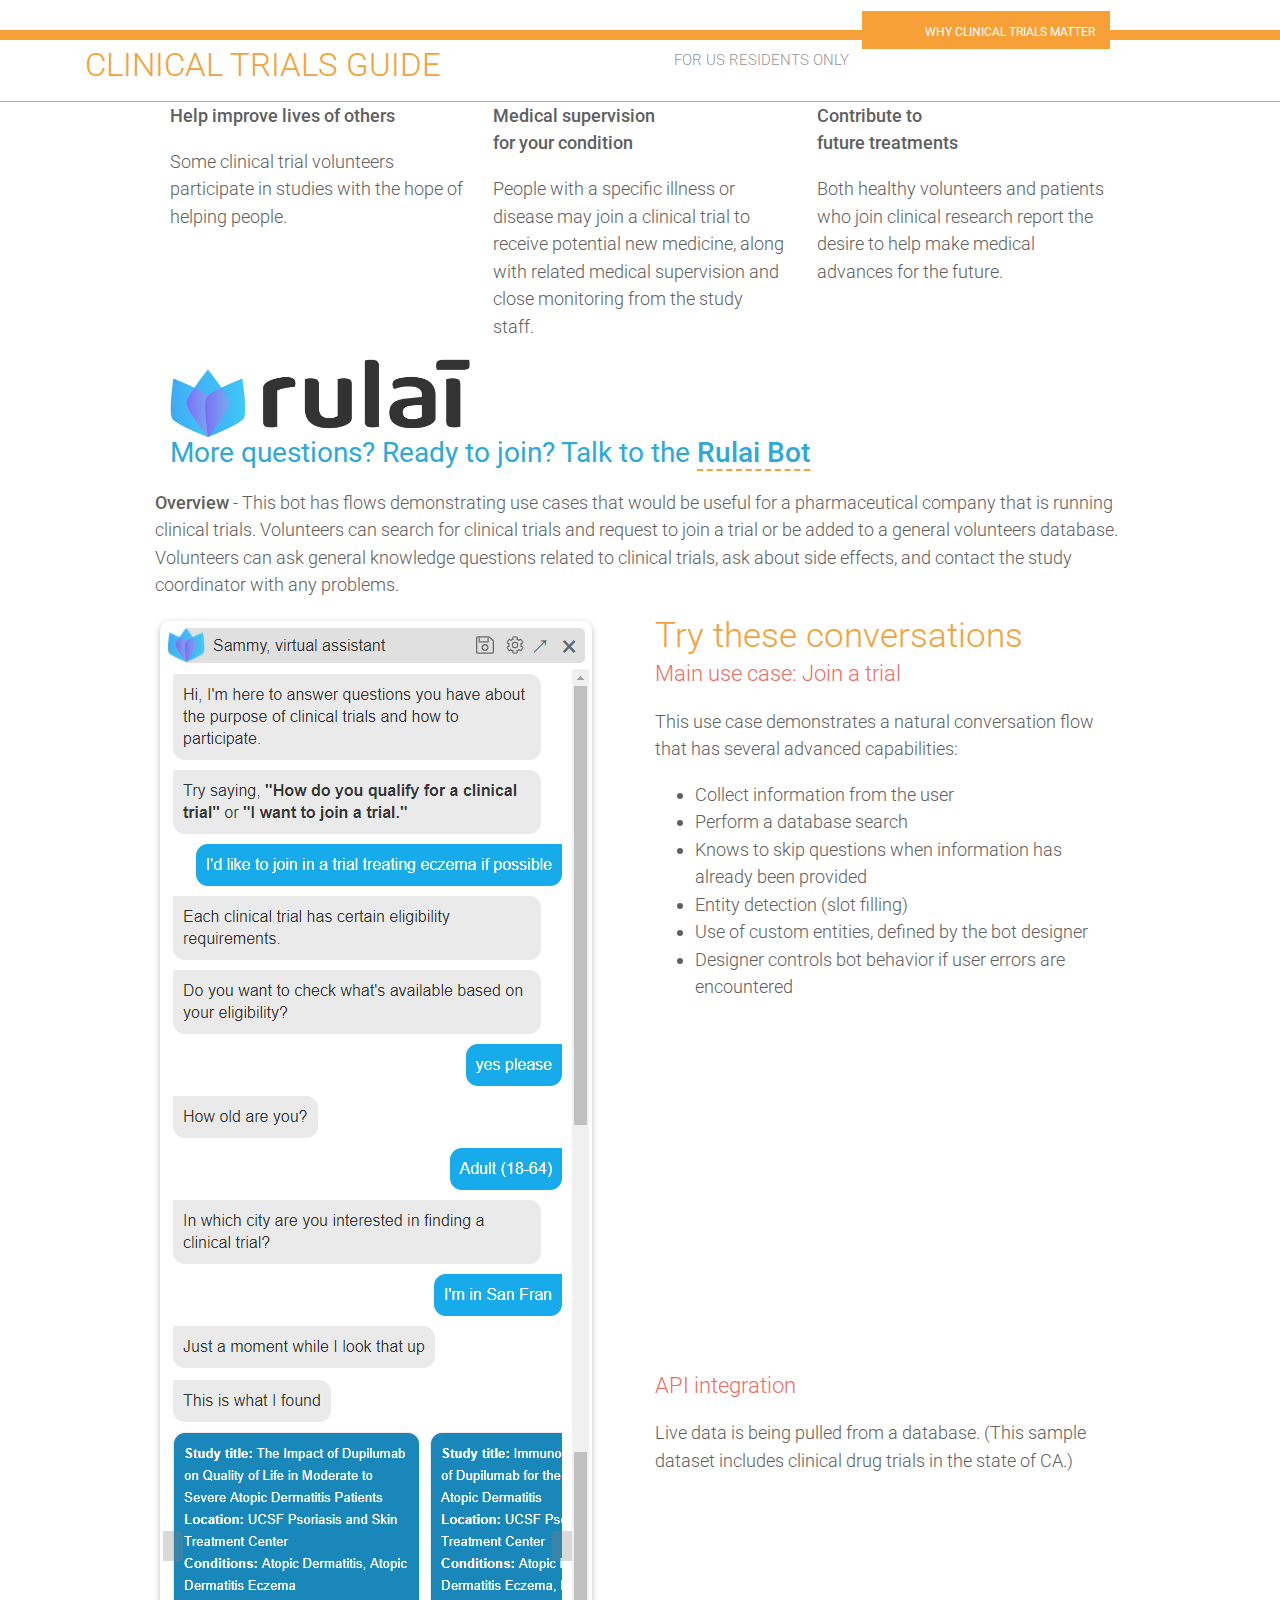
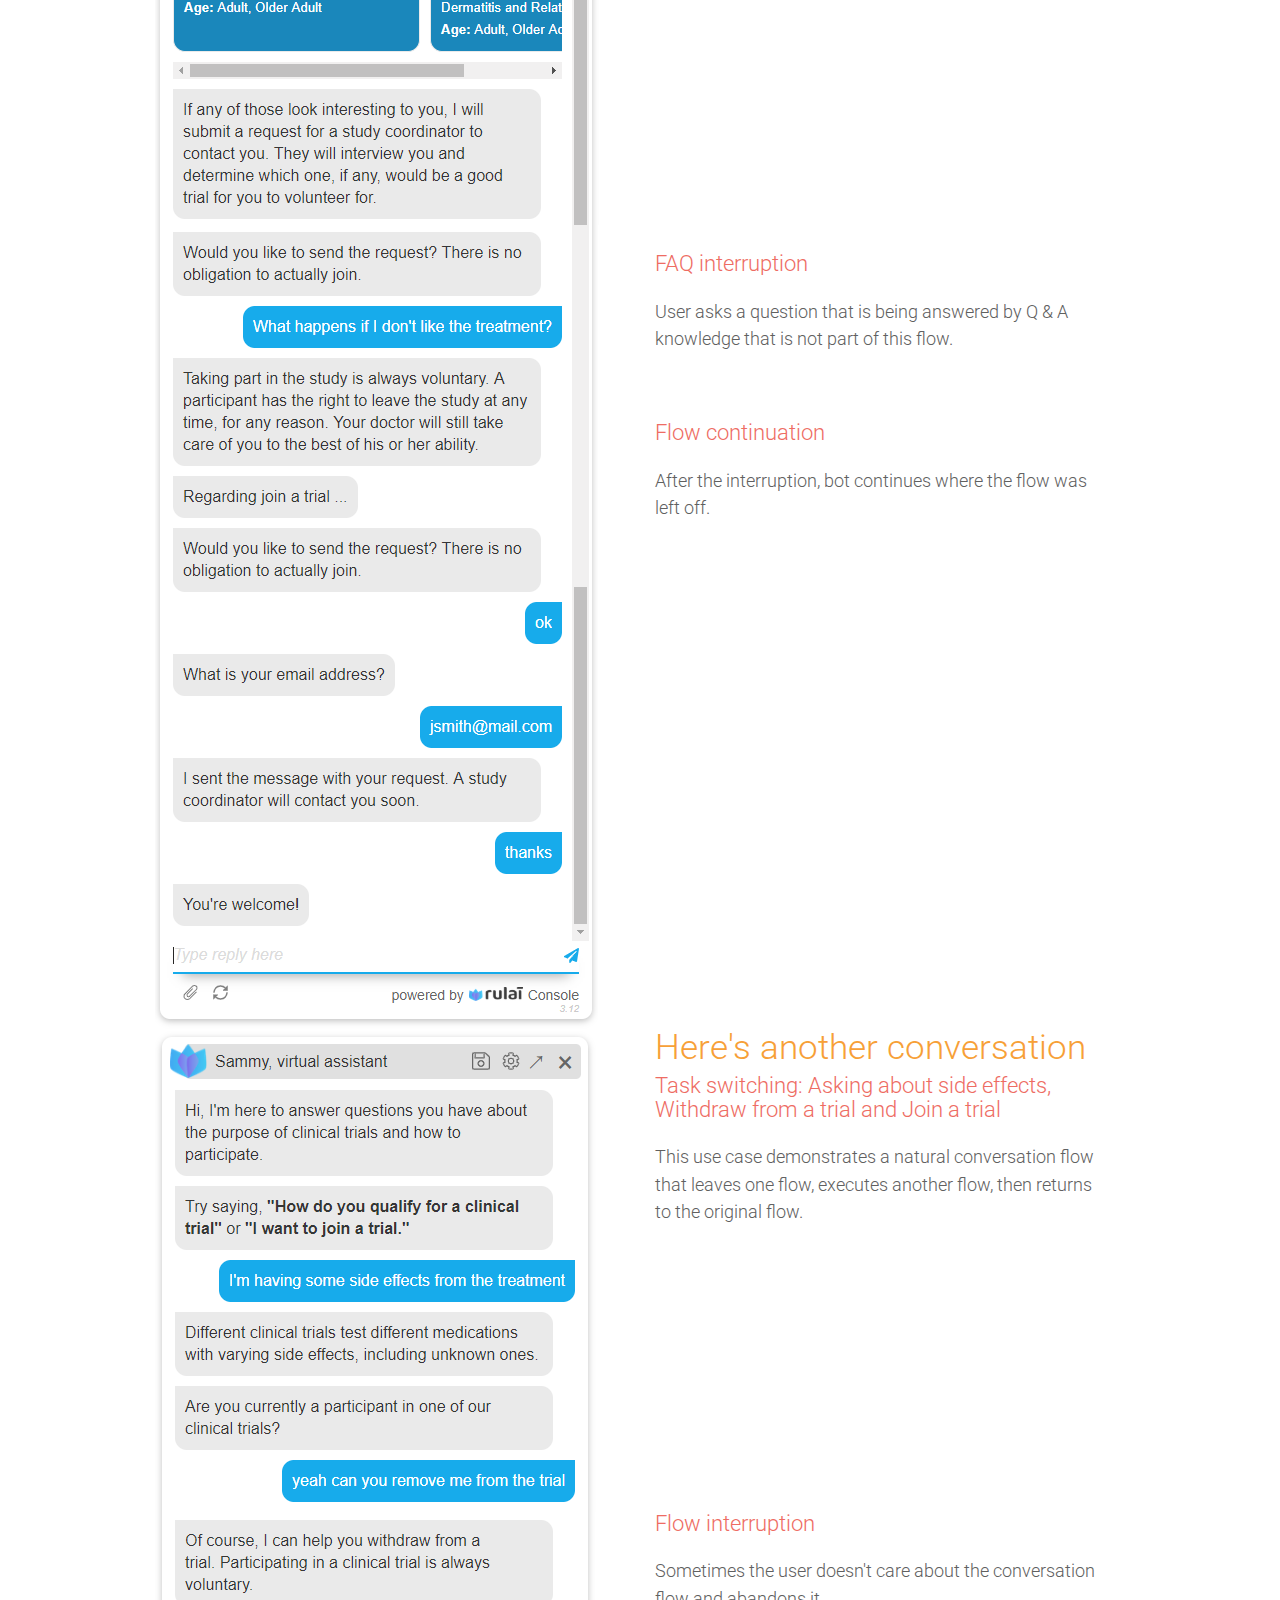
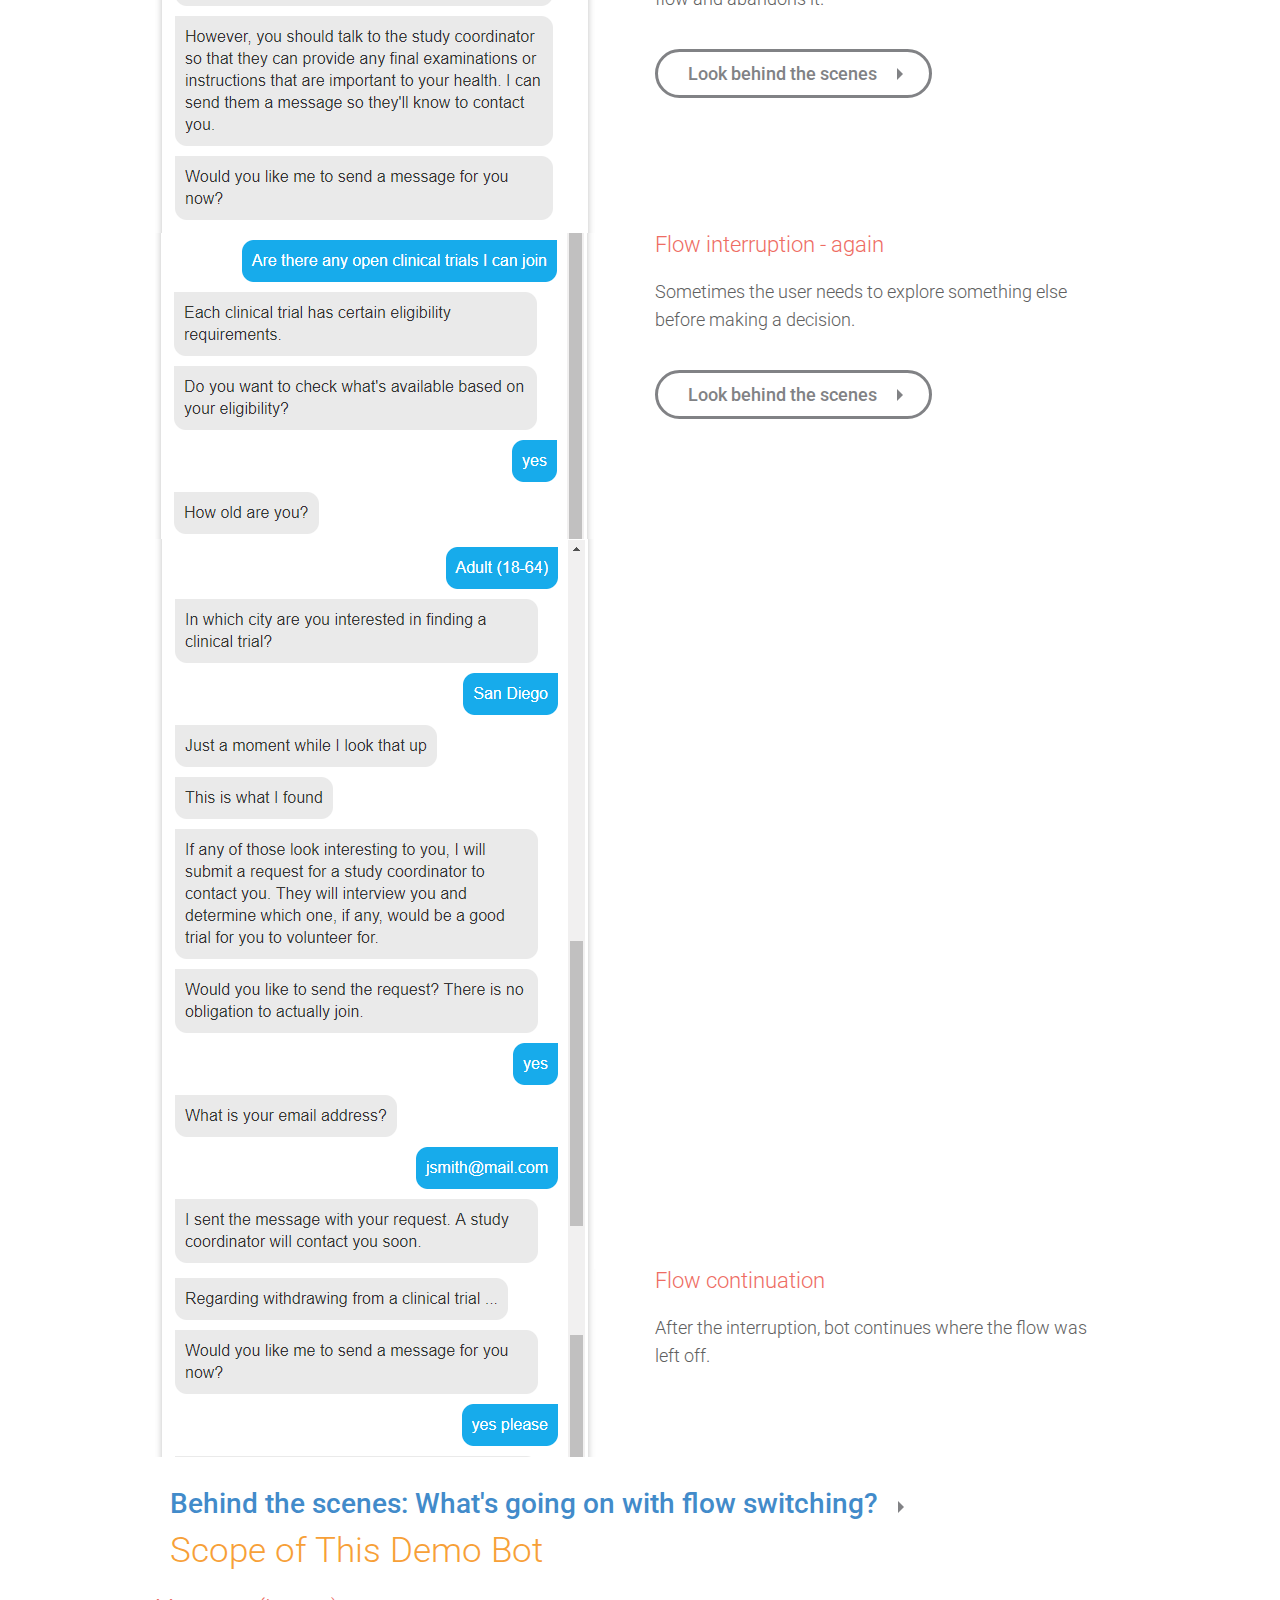
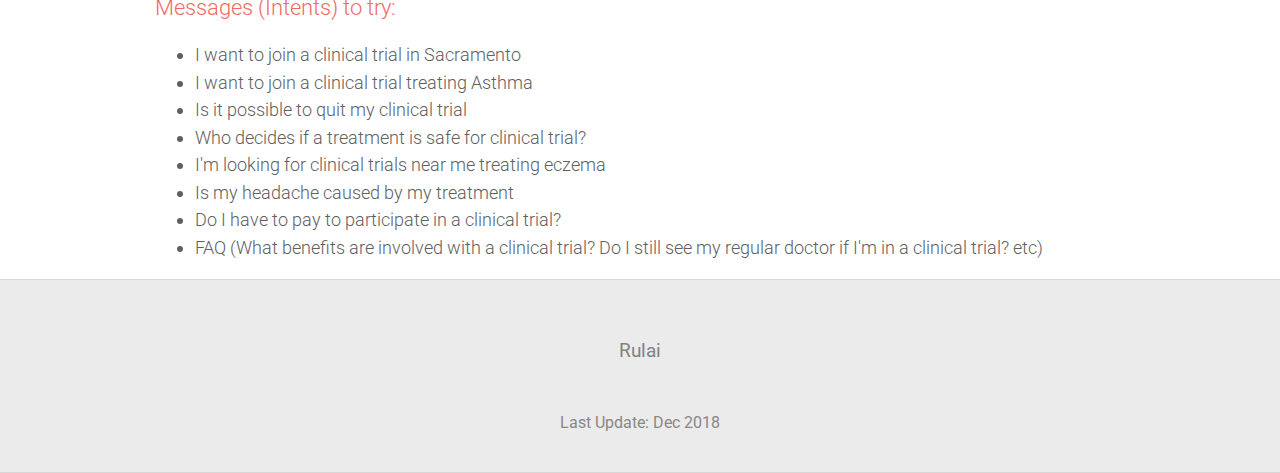
==== commit e37e9422: "Update index.html" ====
--- a/clinicaltrials/index.html
+++ b/clinicaltrials/index.html
@@ -421,7 +421,7 @@
                 <div class="score-inner">
                     
 <div class="text-component">
-<h1>Bot Intents</h1>
+<h1>Scope of This Demo Bot</h1>
 
 <div class="row">
 <p><h3>Messages (Intents) to try:</h3>
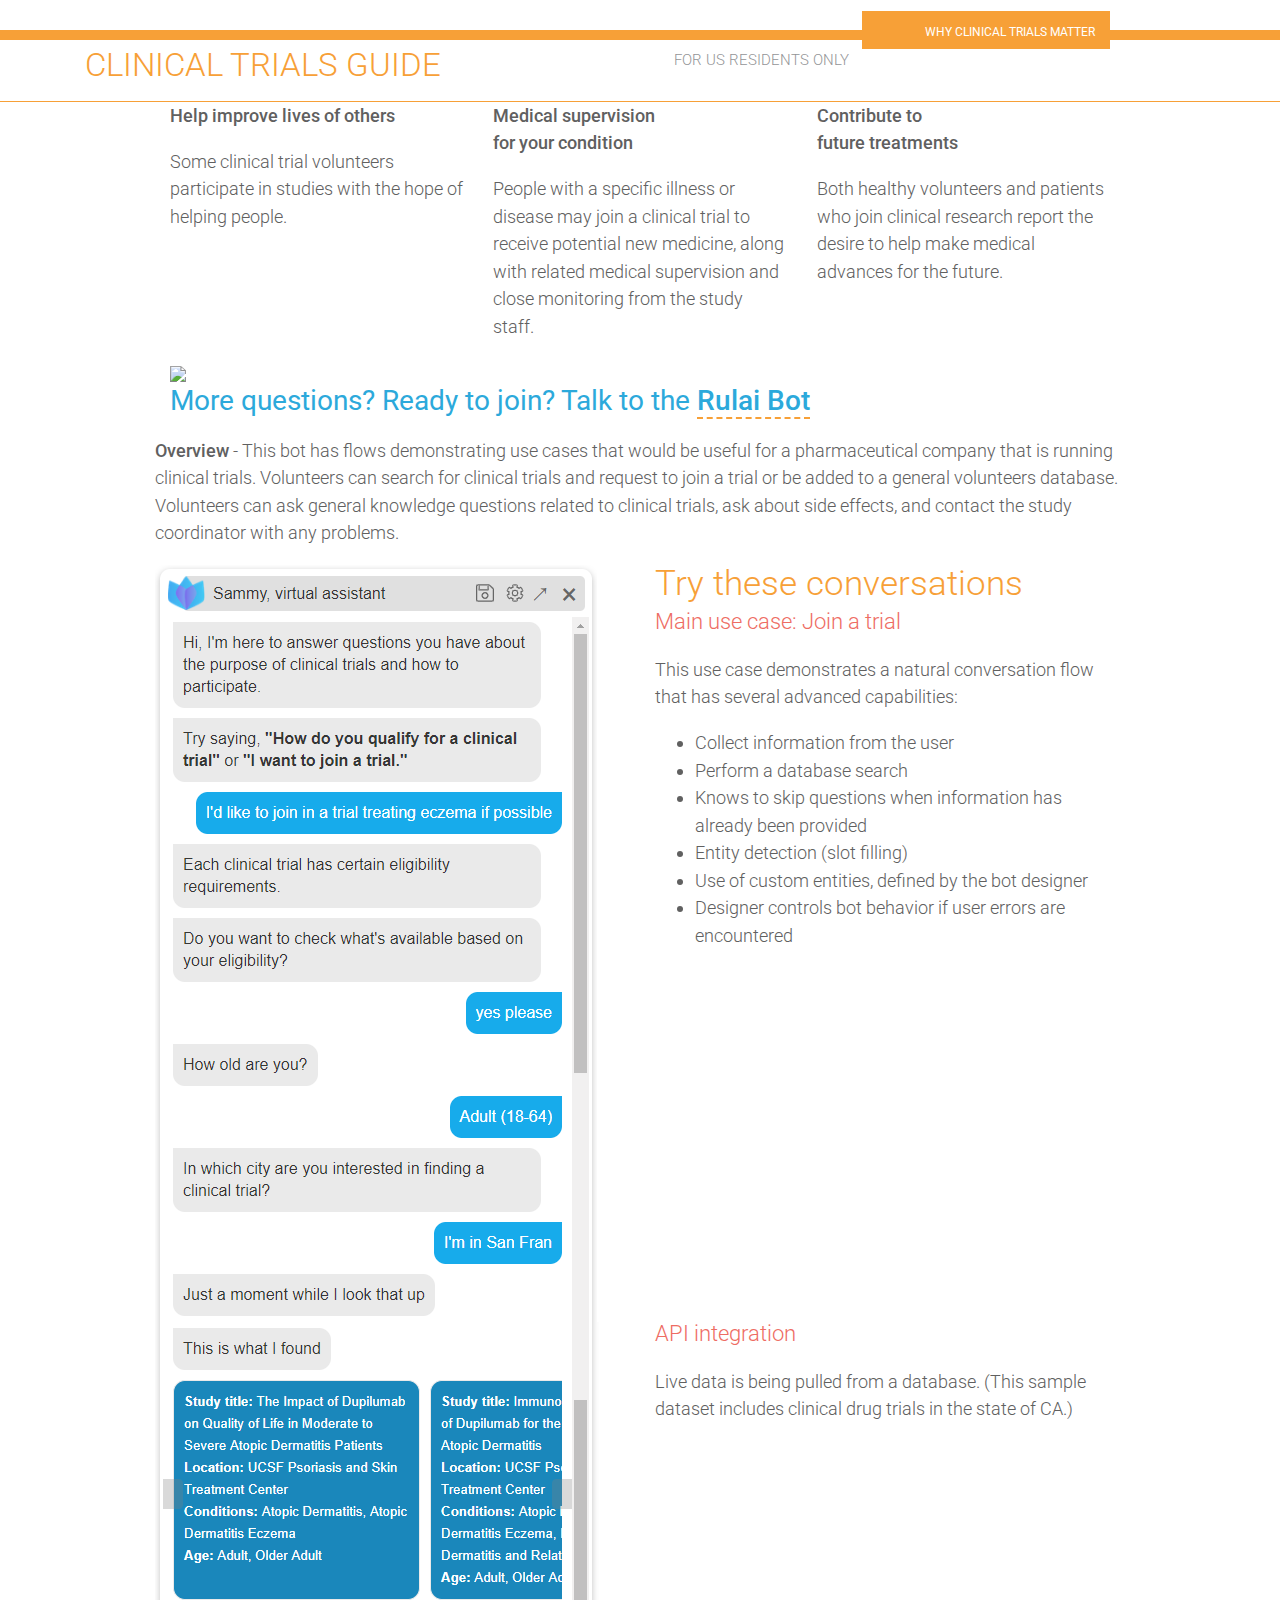
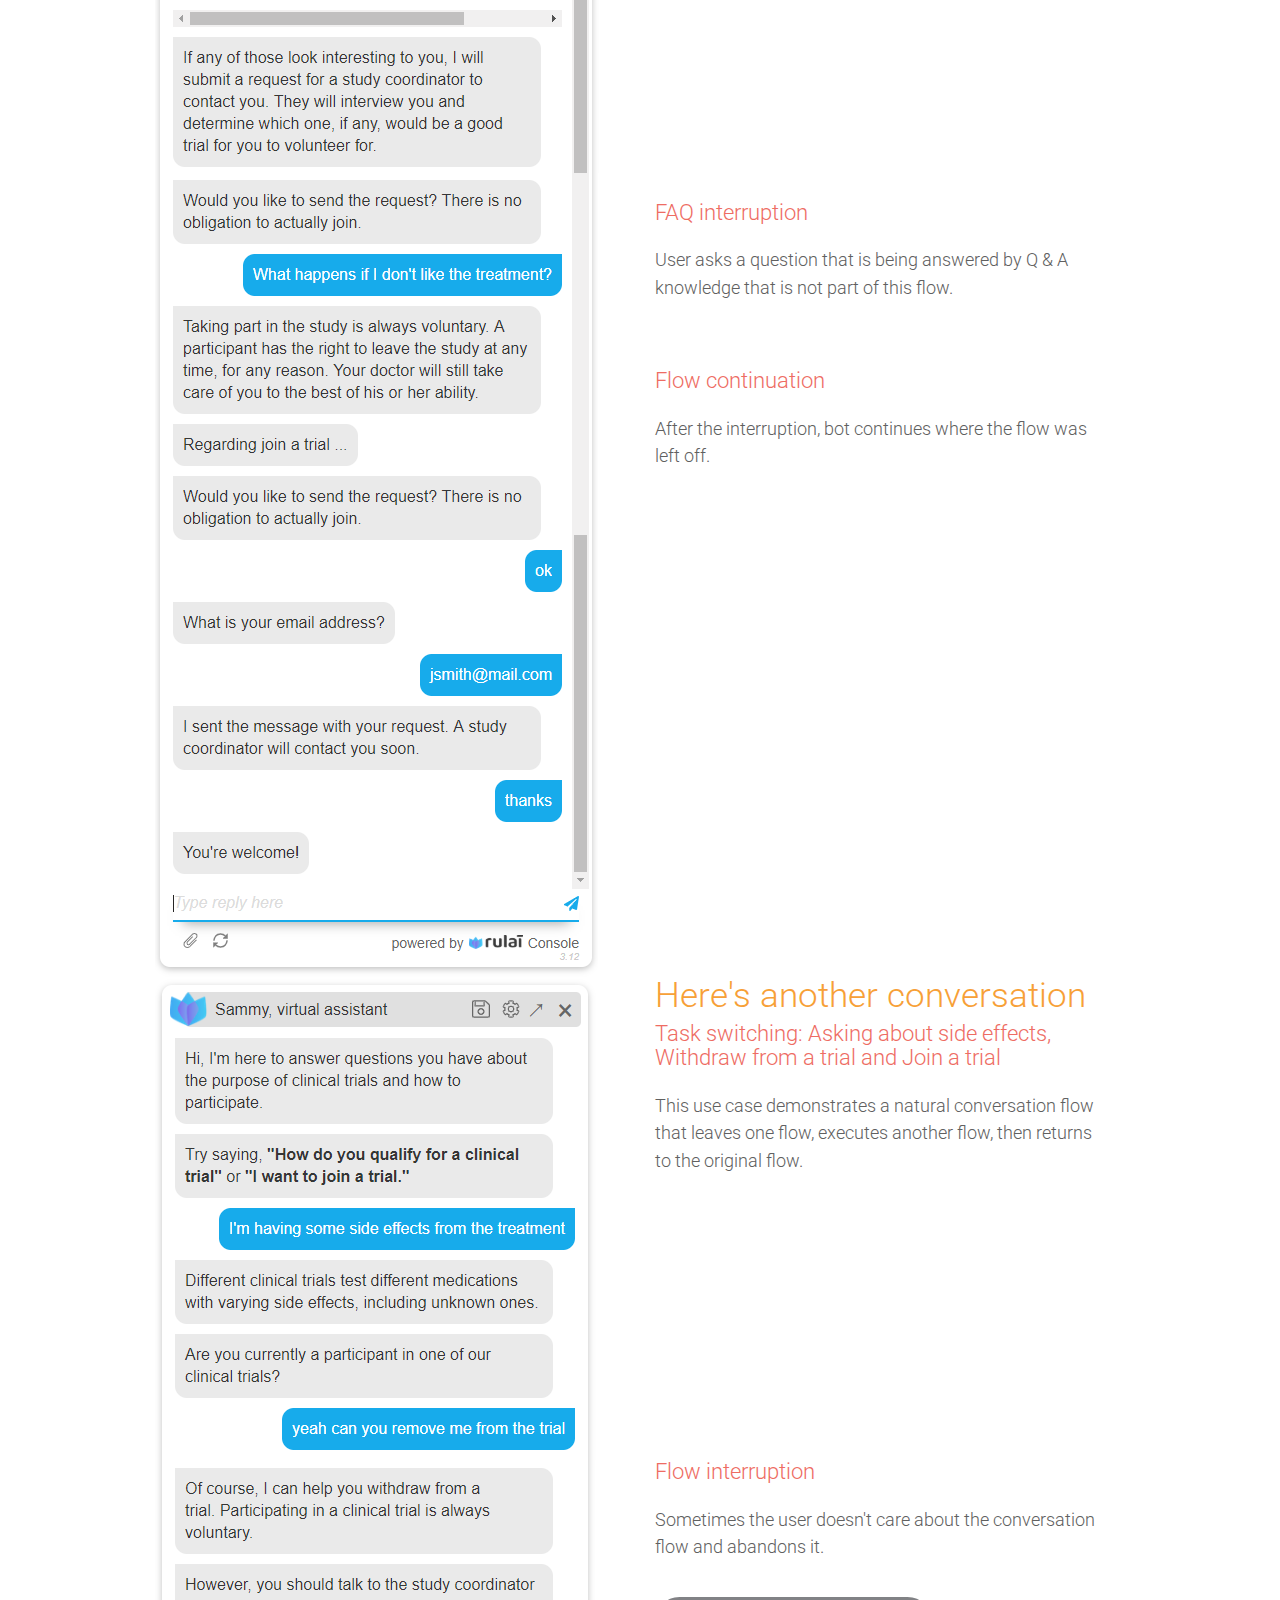
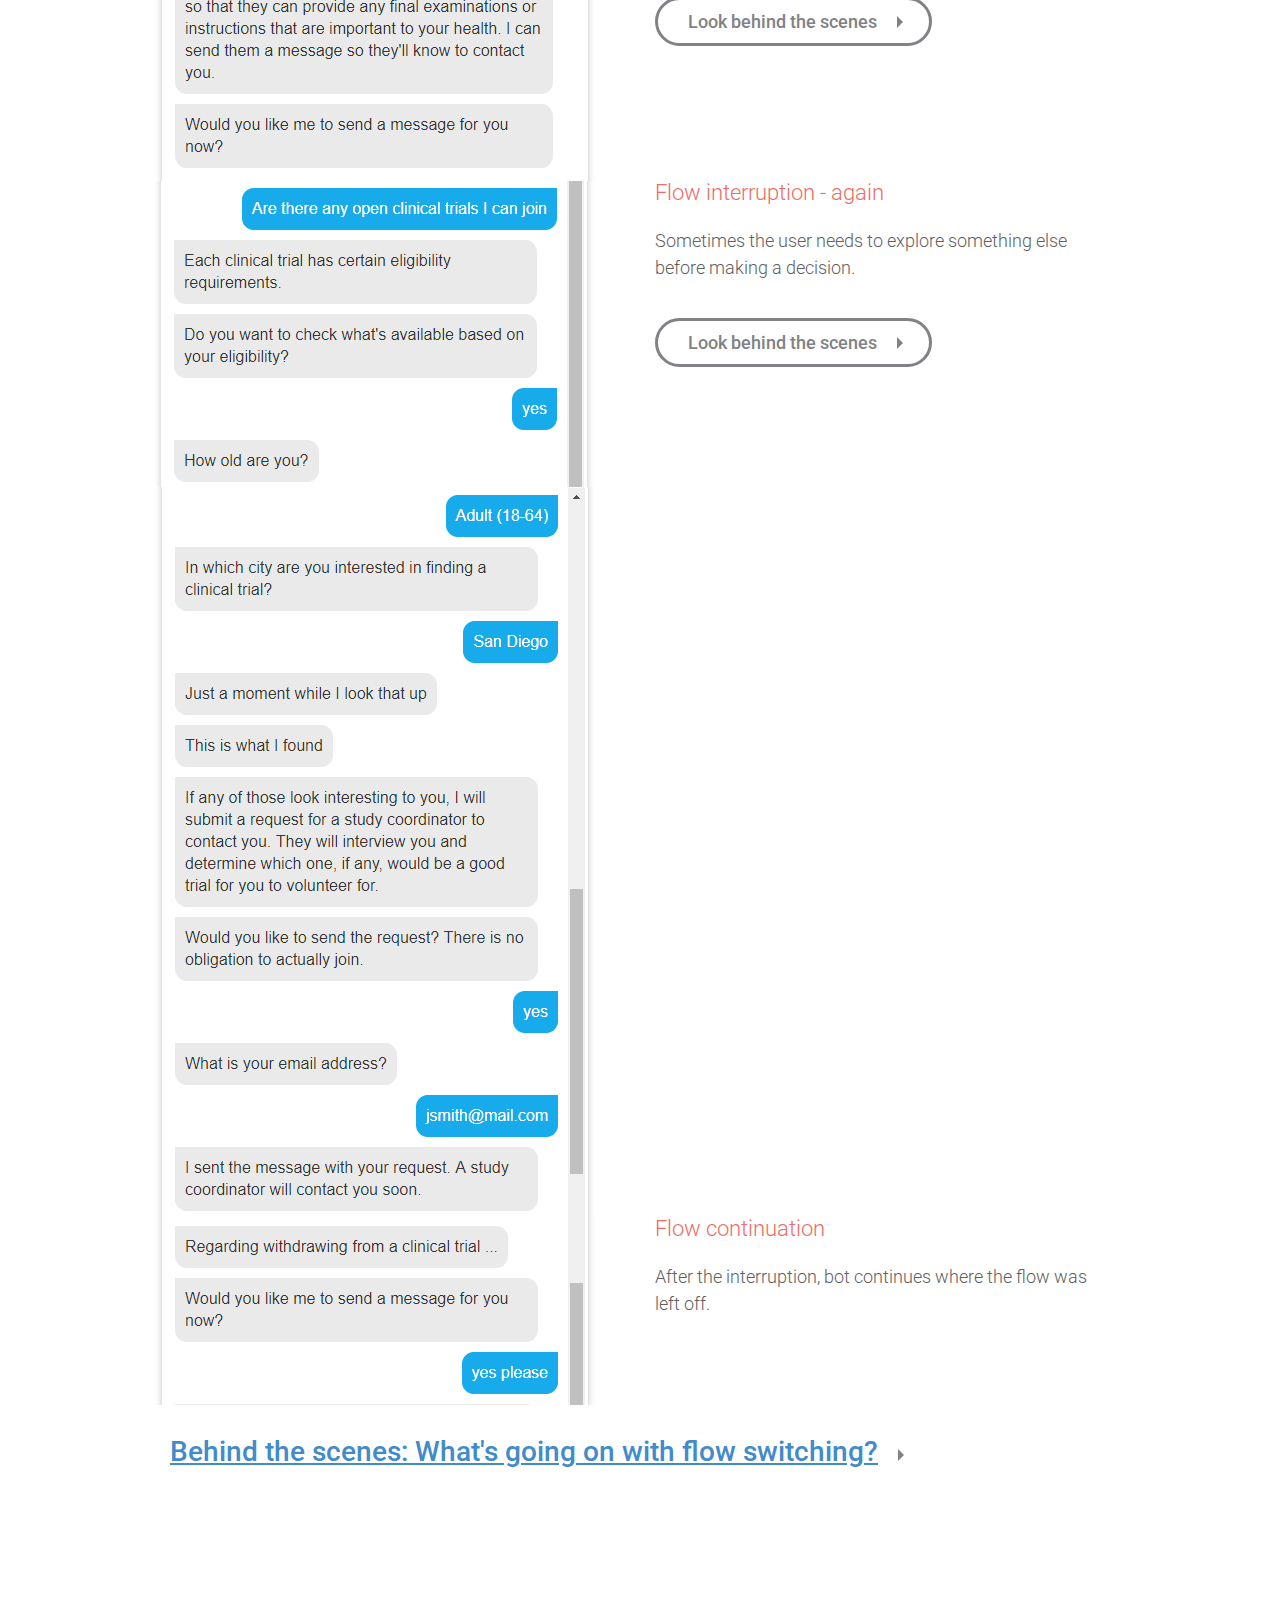
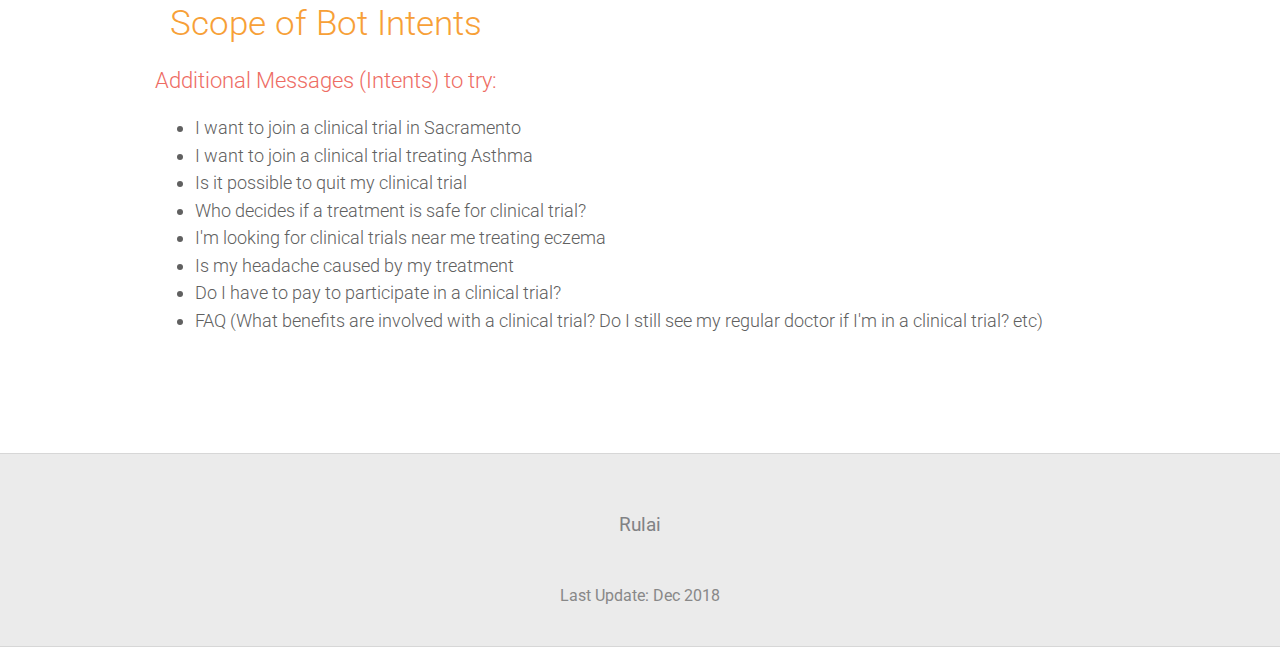
==== commit 5464a7bd: "Update index.html" ====
--- a/clinicaltrials/index.html
+++ b/clinicaltrials/index.html
@@ -8,38 +8,14 @@
 
 
     
-<title>Why Clinical Trials Matter | Clinical Trial Guide</title>
-
-    <meta property="og:site_name" content="home">
-    <meta property="og:type" content="home">
-    <meta property="og:title" content="Why Clinical Trials Matter | Clinical Study Guide">
-    <meta property="og:description" content="Learn about clinical trials and how they help advance the understanding of diseases and discovery of new and improved treatments. ">
-    <meta property="og:image:type" content="image/jpeg">
-    <meta property="og:image:width" content="600">
-    <meta property="og:image:height" content="315">
-
-    <meta name="description" content="Learn about clinical trials and how they help advance the understanding of diseases and discovery of new and improved treatments. ">
-<meta name="robots" content="INDEX, FOLLOW">
+<title>Rulai Clinical Trials Bot Demo</title>
+
+    <meta name="description" content="Rulai Clinical Trials Bot Demo: Learn about clinical trials and look for recruiting trials to join. ">
 <meta http-equiv="content-language" content="en">
-
-<meta http-equiv="last-modified" content="2017-03-16@00:00:00 Z">
-<meta http-equiv="X-Served-By" content="SNF-PRODNA-CD2">
 
     <!-- Bootstrap core CSS -->
     <link href="./clinicaltrials/ff884980e1db4ebe90d73c7e8e5fddce.css" rel="stylesheet"><link href="./clinicaltrials/840db1f8d0344966829204b88a596f12.css" rel="stylesheet">
-
-
-
-
     <script src="./clinicaltrials/modernizr.min.js.download"></script>
-
-    <script>//document.cookie = ' = ' + screen.width  + '; path=/'; </script>
-
-    <!-- HTML5 shim and Respond.js IE8 support of HTML5 elements and media queries -->
-    <!--[if lt IE 9]>
-      <script src="//cdnjs.cloudflare.com/ajax/libs/html5shiv/3.7.2/html5shiv.min.js"></script>
-      <script src="//cdnjs.cloudflare.com/ajax/libs/respond.js/1.4.2/respond.js"></script>
-    <![endif]-->
  
 </head>
 <body class="why-clinical-trials-matter"> 
@@ -55,14 +31,6 @@
 }    
 </script>
 
-<!-- End Google Tag Manager -->
-<!-- Google Tag Manager (noscript) -->
-<noscript><iframe src="https://www.googletagmanager.com/ns.html?id=GTM-KLQT96"
-height="0" width="0" style="display:none;visibility:hidden"></iframe></noscript>
-<!-- End Google Tag Manager (noscript) -->
-
-
-
     <header>    <div class="score-header-wrapper">
         <div class="score-header">
             <!--[if lt IE 7]>
@@ -251,7 +219,7 @@
             <div class="score-main">
                 <div class="score-inner">
                     
-<div class="text-component"><img src="./logo_dark.png" width="300px"></img><h2 style="color:#2CA9DB;font-weight: 400">More questions? Ready to join? Talk to the <a class="moreinfo" style="color:#2CA9DB" data-toggle="tooltip" data-placement="top" data-original-title="&lt;strong&gt;Rulai Bot&lt;/strong&gt;Custom chat bot that uses NLU to help complete tasks and answer your questions. Try '<b>I want to join a clinical trial.</b>'">Rulai Bot</a></h2>
+<div class="text-component"><img src="./logo dark.png" width="300px"></img><h2 style="color:#2CA9DB;font-weight: 400">More questions? Ready to join? Talk to the <a class="moreinfo" style="color:#2CA9DB" data-toggle="tooltip" data-placement="top" data-original-title="&lt;strong&gt;Rulai Bot&lt;/strong&gt;Custom chat bot that uses NLU to help complete tasks and answer your questions. Try '<b>I want to join a clinical trial.</b>'">Rulai Bot</a></h2>
 <div class="row">
 <div class="">
 <p><strong>Overview</strong> - This bot has flows demonstrating use cases that would be useful for a pharmaceutical company that is running clinical trials. Volunteers can search for clinical trials and request to join a trial or be added to a general volunteers database. Volunteers can ask general knowledge questions related to clinical trials, ask about side effects, and contact the study coordinator with any problems.
@@ -403,7 +371,7 @@
             <div class="score-main">
                 <div class="score-inner">
                    <div class="text-component">
-<a href="#ExplainJoin" onclick="displayFunction('ExplainJoin')" class="button" style="border: none; color:#428bca; font-size:1.5em; padding-left: 0px">Behind the scenes: What's going on with flow switching?</a>
+<a href="#ExplainJoin" onclick="displayFunction('ExplainJoin')" class="button" style="border: none; color:#428bca; font-size:1.5em; padding-left: 0px"><u>Behind the scenes: What's going on with flow switching?</u></a>
 
 <div id="ExplainJoin" class="row" style="display:none;">
 <p><img src="./clinicaltrials/mitisflow.png" style="border=1px solid #333333"></img>
@@ -415,16 +383,16 @@
         </div>
     </div>
 
-<div class="score-container" style="padding: 0px"> <div class="container">
+<div class="score-container bottom"> <div class="container">
         <div class="score-page score-column1">
             <div class="score-main">
                 <div class="score-inner">
                     
 <div class="text-component">
-<h1>Scope of This Demo Bot</h1>
-
-<div class="row">
-<p><h3>Messages (Intents) to try:</h3>
+<h1>Scope of Bot Intents</h1>
+
+<div class="row">
+<p><h3>Additional Messages (Intents) to try:</h3>
 </p>
 <p><ul>
 	<li>I want to join a clinical trial in Sacramento</li>
@@ -455,26 +423,8 @@
         <div class="col-xs-12">
             <div id="emsFooter">
                 <footer class="footer">
-                    <div id="indicationCopy">
-                        <h2></h2>
-                        <p>&nbsp;</p>
-                    </div>
-
-                    
-
-                    <div id="quickLinks">
-                        <ul class="page-links">
-
-                        </ul>
-                    </div>
-                    <div id="hcProCopy" class="hc-pro-copy">
-                        <p></p>
-                    </div>
-
-                    <div id="footnoteCopy" class="footnote">
-
-
-                    </div>
+                   
+
                     <div id="corpFooter">
                         <span class="ft-name bold"></span><br>
                         <span class="ft-pNumber"><p id="footer-links">
@@ -500,96 +450,6 @@
 <!--//////////////////////
 // - END - FOOTER SECTION
 ///////////////////////-->
-<!--////////////////////////////
-// - START - GOOGLE ANALYTICS //
-////////////////////////////////-->
-
-
-<!--////////////////////////////
-// - END - GOOGLE ANALYTICS //
-////////////////////////////////-->
-<form id="emailModal" action="https://www.guidetoclinicaltrials.com/why-clinical-trials-matter#" novalidate="novalidate">
-    <div class="modal fade" id="myModalEmail" tabindex="-1" role="dialog" aria-labelledby="myModalLabel" aria-hidden="true">
-        <div class="modal-dialog">
-            <div class="modal-content">
-                <div class="email-container">
-                    <div class="modal-header">
-                        <button type="button" class="close" data-dismiss="modal"><span aria-hidden="true"></span><span class="sr-only">Close</span></button>
-                        <h2>Email a link to this page</h2>
-                        <p>If you would like to share this page with a friend, fill out the appropriate information below.</p>
-                    </div>
-                    <div class="modal-body">
-                        <div class="email-content">
-                            <div class="form-group">
-                                <label for="pName">Recipient Name:</label>
-                                <input id="pName" type="text" name="pName">
-                            </div>
-                            <div class="form-group">
-                                <label for="pEmail">Recipient's Email Address:</label>
-                                <input id="pEmail" type="text" name="pEmail">
-                            </div>
-                                              
-                            <div class="form-group">
-                                <label for="yName">Your Name:</label>
-                                <input id="yName" type="text" name="yName">
-                            </div>
-                            <div class="form-group">
-                                <label for="yEmail">Your Email Address:</label>
-                                <input id="yEmail" type="text" name="yEmail">
-                            </div>
-                            <div>
-                                <label class="subTitle" for="pEmail">Subject</label>
-                                <p class="subContent">Your friend thinks you’ll want to see this</p>
-                            </div>
-                            <span class="emailCheckBox"><input id="cbSendCopy" type="checkbox">Send a copy to myself (optional)</span>                            
-                        </div>
-                    </div>
-                    <div class="modal-footer">
-                        
-                        <button id="btnSend" onclick="sendEmailClick(&#39;0586f793-e6b3-40c5-bdbd-9b0bcae366b0&#39;)" type="button" class="btn btn-primary">Send</button>
-                    </div>
-                </div>
-                <!-- If the email sent successfull, hide "email-container" and show "email-success-container" -->
-                <div class="email-success-container">
-                    <div class="modal-header">
-                        <button type="button" class="close" data-dismiss="modal"><span aria-hidden="true"></span><span class="sr-only">Close</span></button>
-                        <div class="heading">Your Email Has Been Sent</div>
-                    </div>
-                    <div class="modal-body">
-                        <div class="email-success-content">
-                            <h2>Your email has been sent to:</h2>
-                            <h3 id="recipientName"></h3>
-                            <h3 id="recipientEmail"></h3>
-                        </div>
-                    </div>
-                    <div class="modal-footer">
-                        <button id="btnSendAnother" type="button" class="btn btn-primary">Send Another</button>
-                        <button id="btnDone" type="button" class="btn btn-default">Done</button>
-                    </div>
-                </div><!-- end of email-success-container -->
-            </div>
-        </div>
-    </div>
-</form>
-<!-- End Modal : Email popup -->
-
         </div>
     </div>
 </footer>
-
-    
-    <!-- Adding jquery from CDN -->
-    <!--[if gte IE 9]-->
-    <script src="./clinicaltrials/jquery.min.js.download" type="text/javascript"></script>
-    <!--[endif]-->
-    <!--[if lte IE 8]>
-    <script src="https://cdnjs.cloudflare.com/ajax/libs/jquery/1.8.3/jquery.min.js"></script>
-    <![endif]-->
-
-   
-
-     
-    
-
-
- 
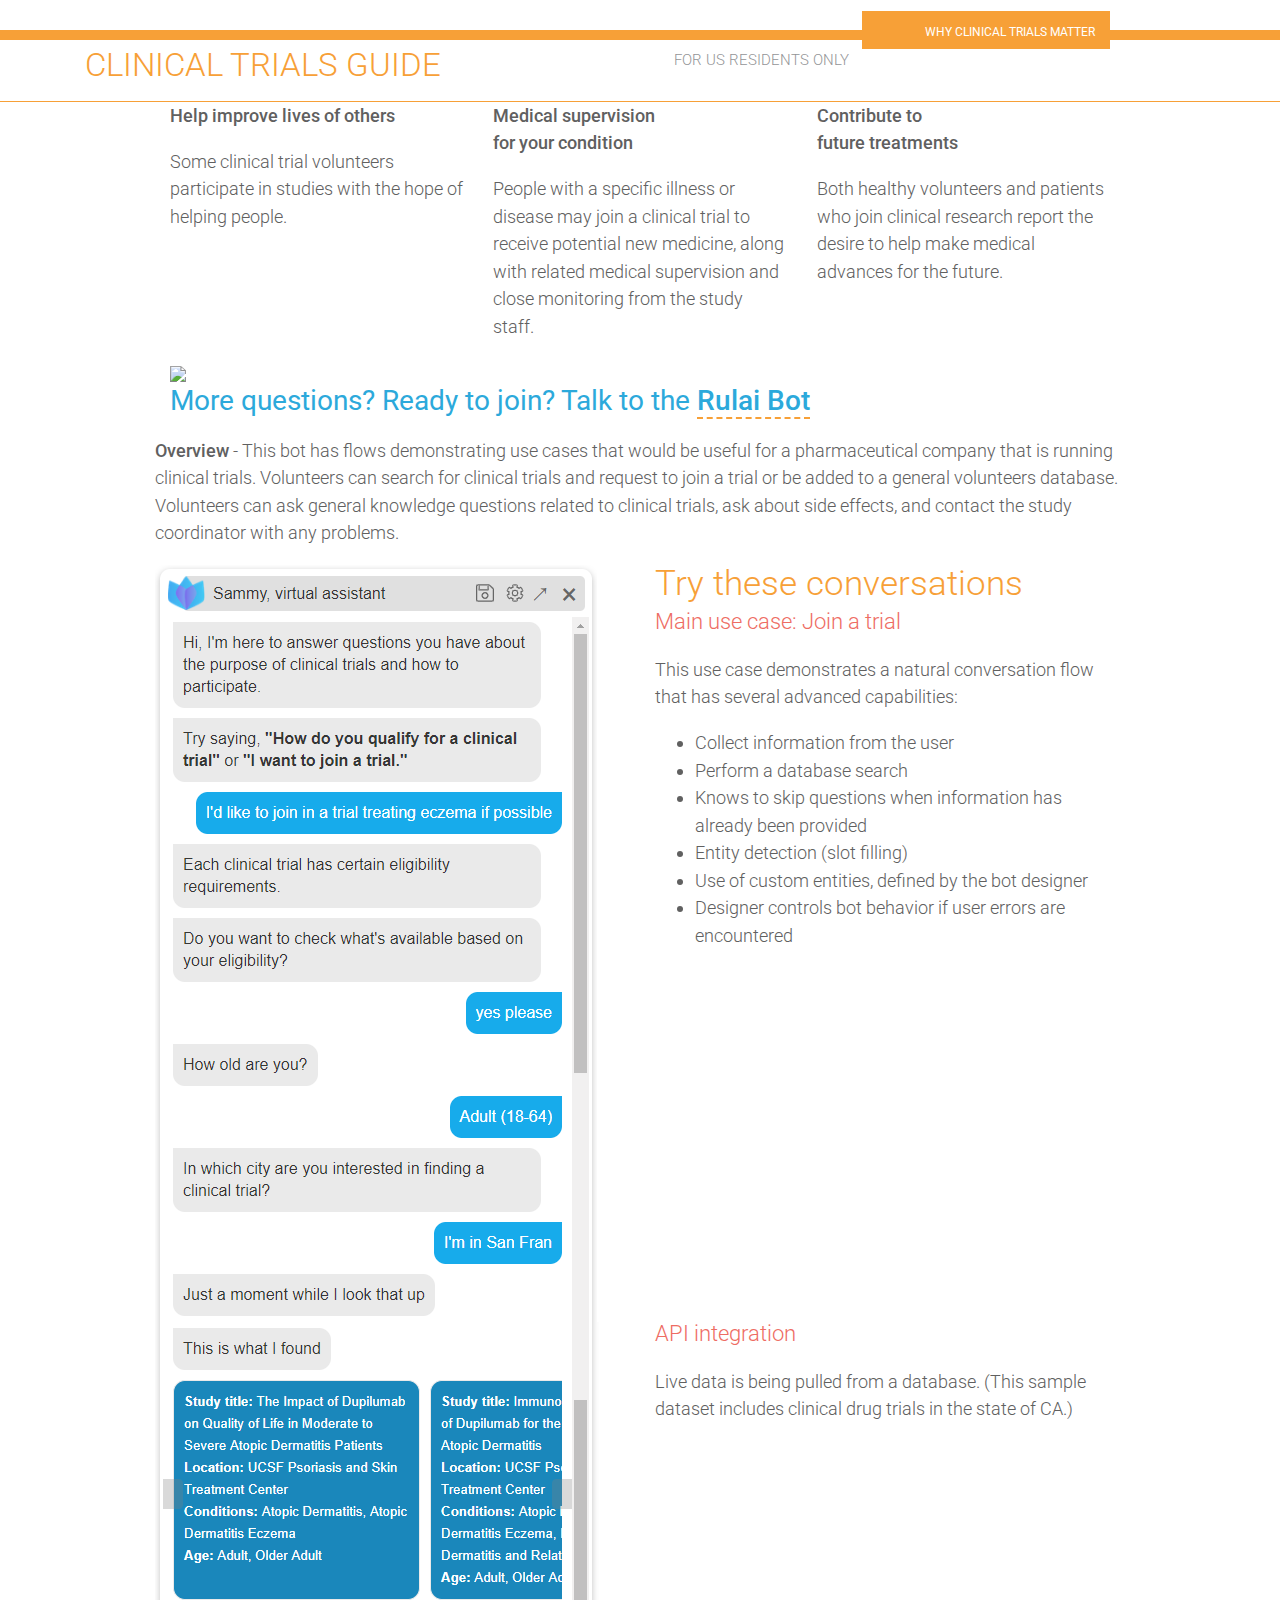
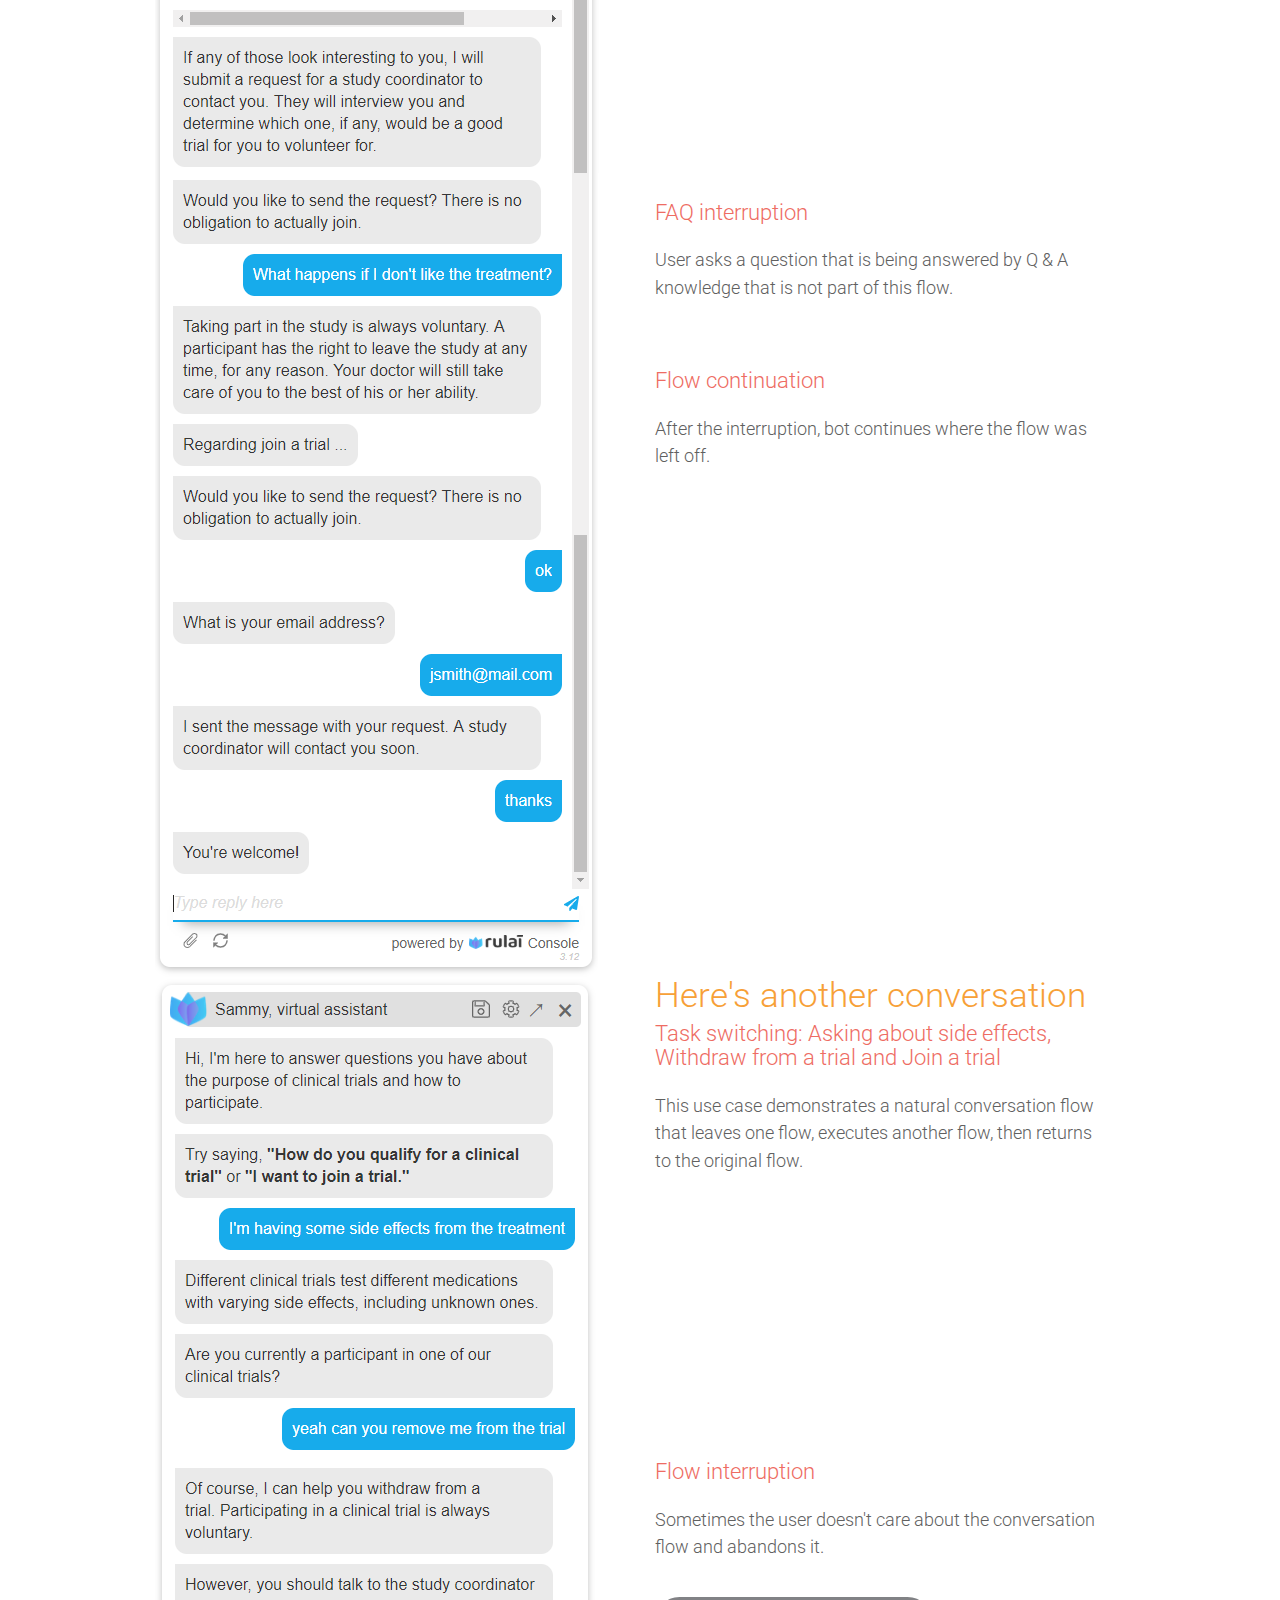
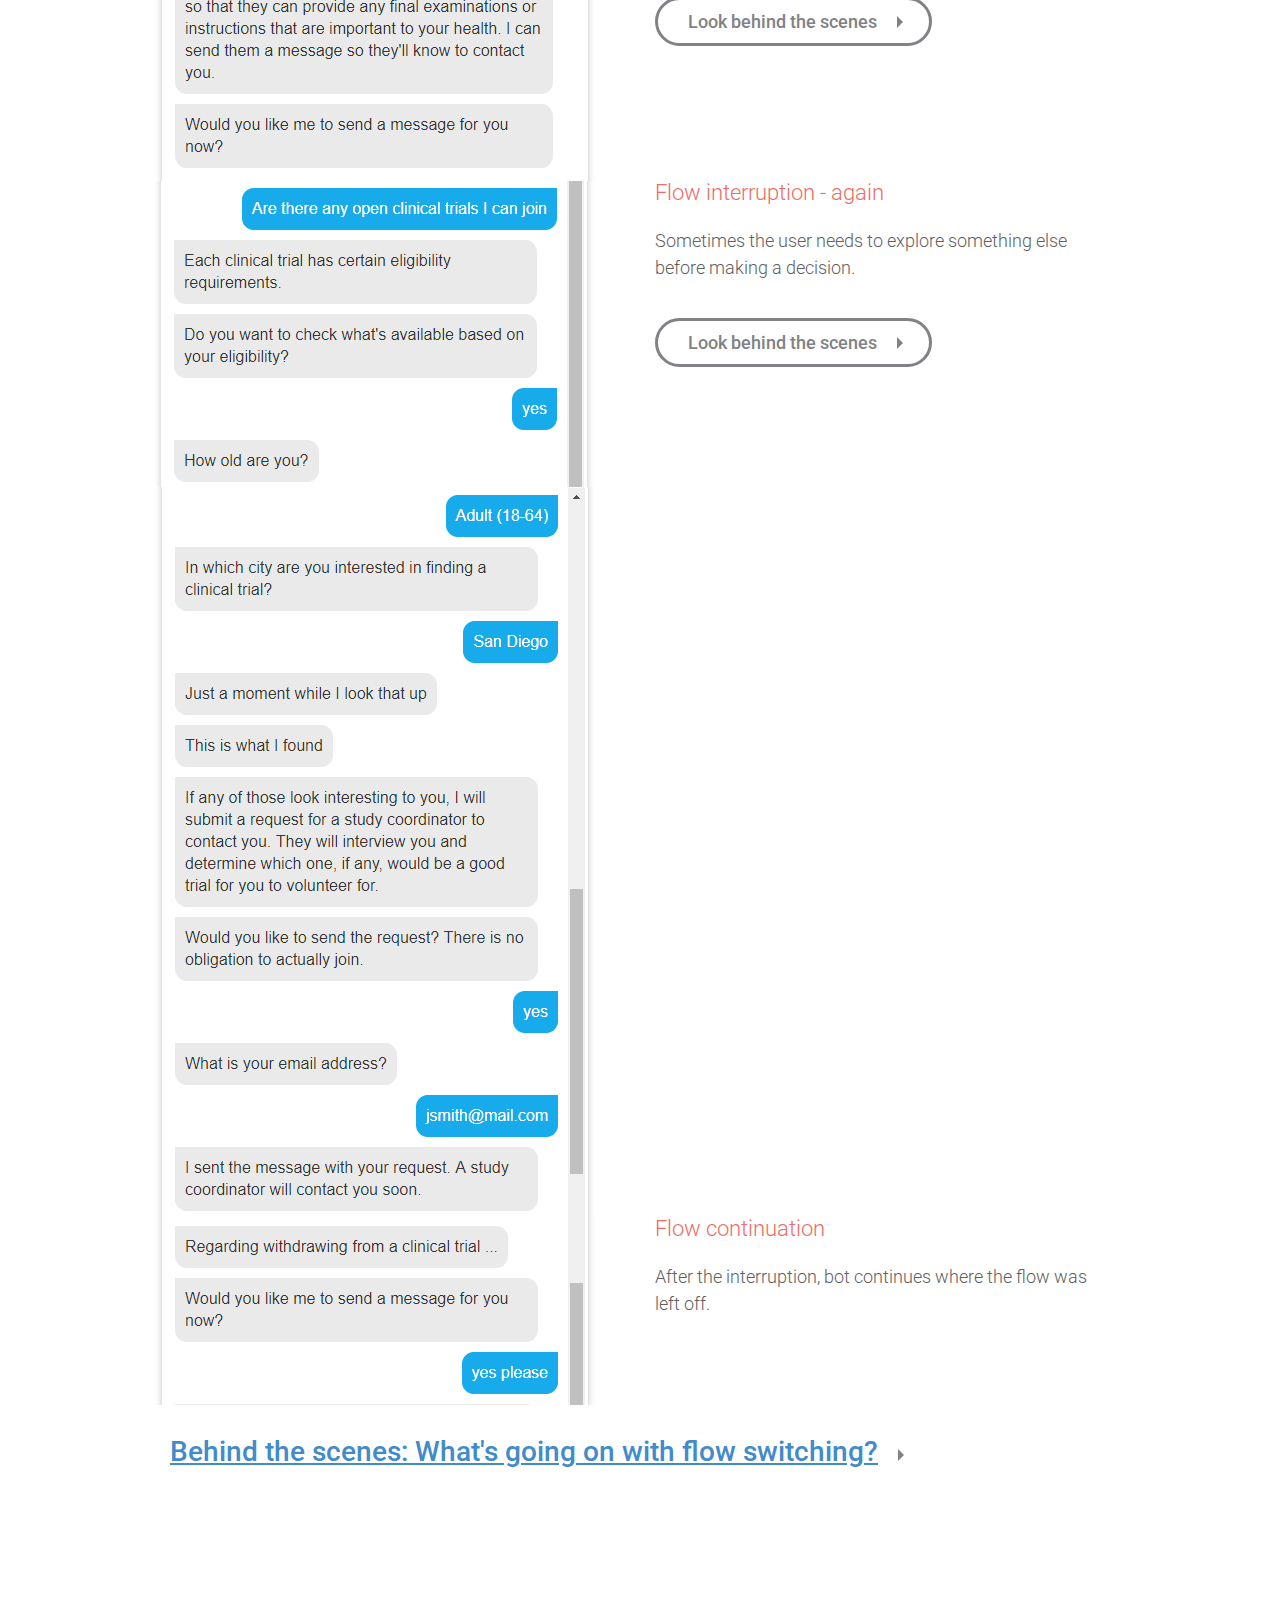
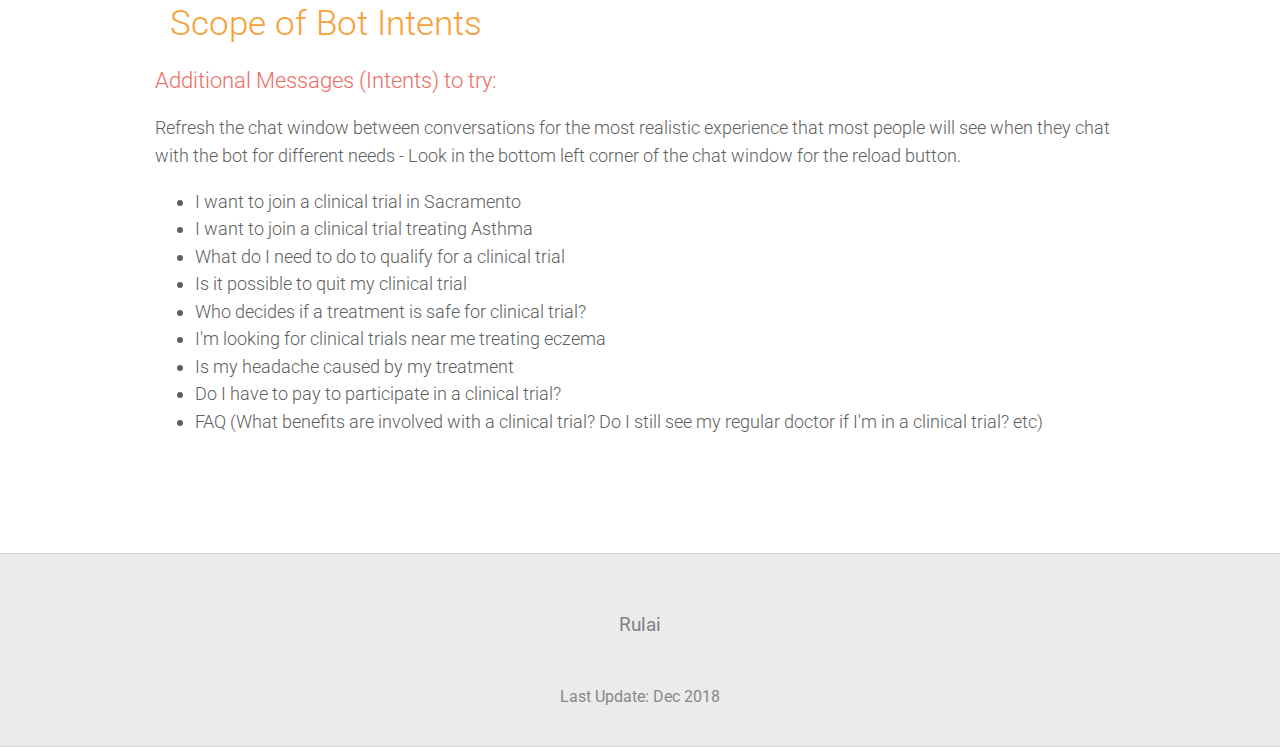
==== commit a7aaa622: "Update index.html" ====
--- a/clinicaltrials/index.html
+++ b/clinicaltrials/index.html
@@ -394,9 +394,11 @@
 <div class="row">
 <p><h3>Additional Messages (Intents) to try:</h3>
 </p>
-<p><ul>
+	<p>Refresh the chat window between conversations for the most realistic experience that most people will see when they chat with the bot for different needs - Look in the bottom left corner of the chat window for the reload button. 
+	</p><p><ul>
 	<li>I want to join a clinical trial in Sacramento</li>
 	<li>I want to join a clinical trial treating Asthma</li>
+	<li>What do I need to do to qualify for a clinical trial</li>
 	<li>Is it possible to quit my clinical trial</li>
 	<li>Who decides if a treatment is safe for clinical trial?</li>
 	<li>I'm looking for clinical trials near me treating eczema</li>
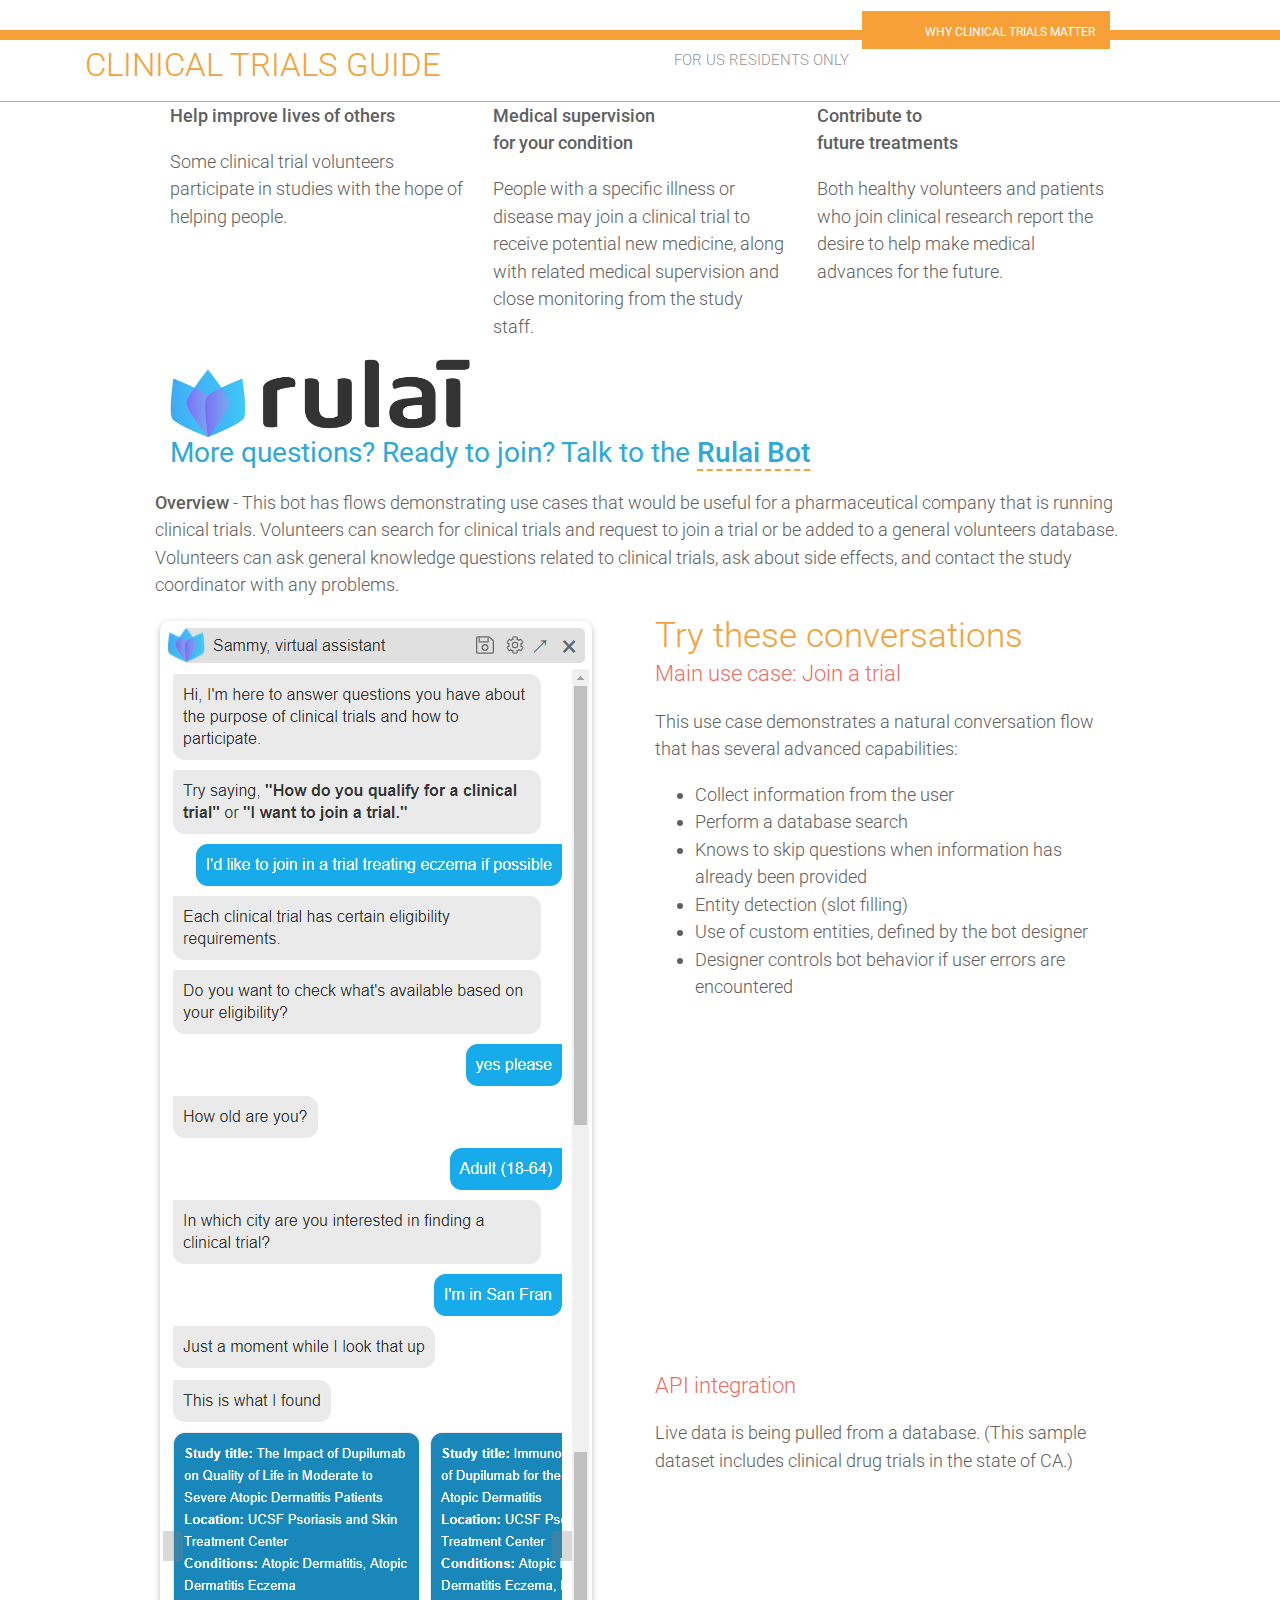
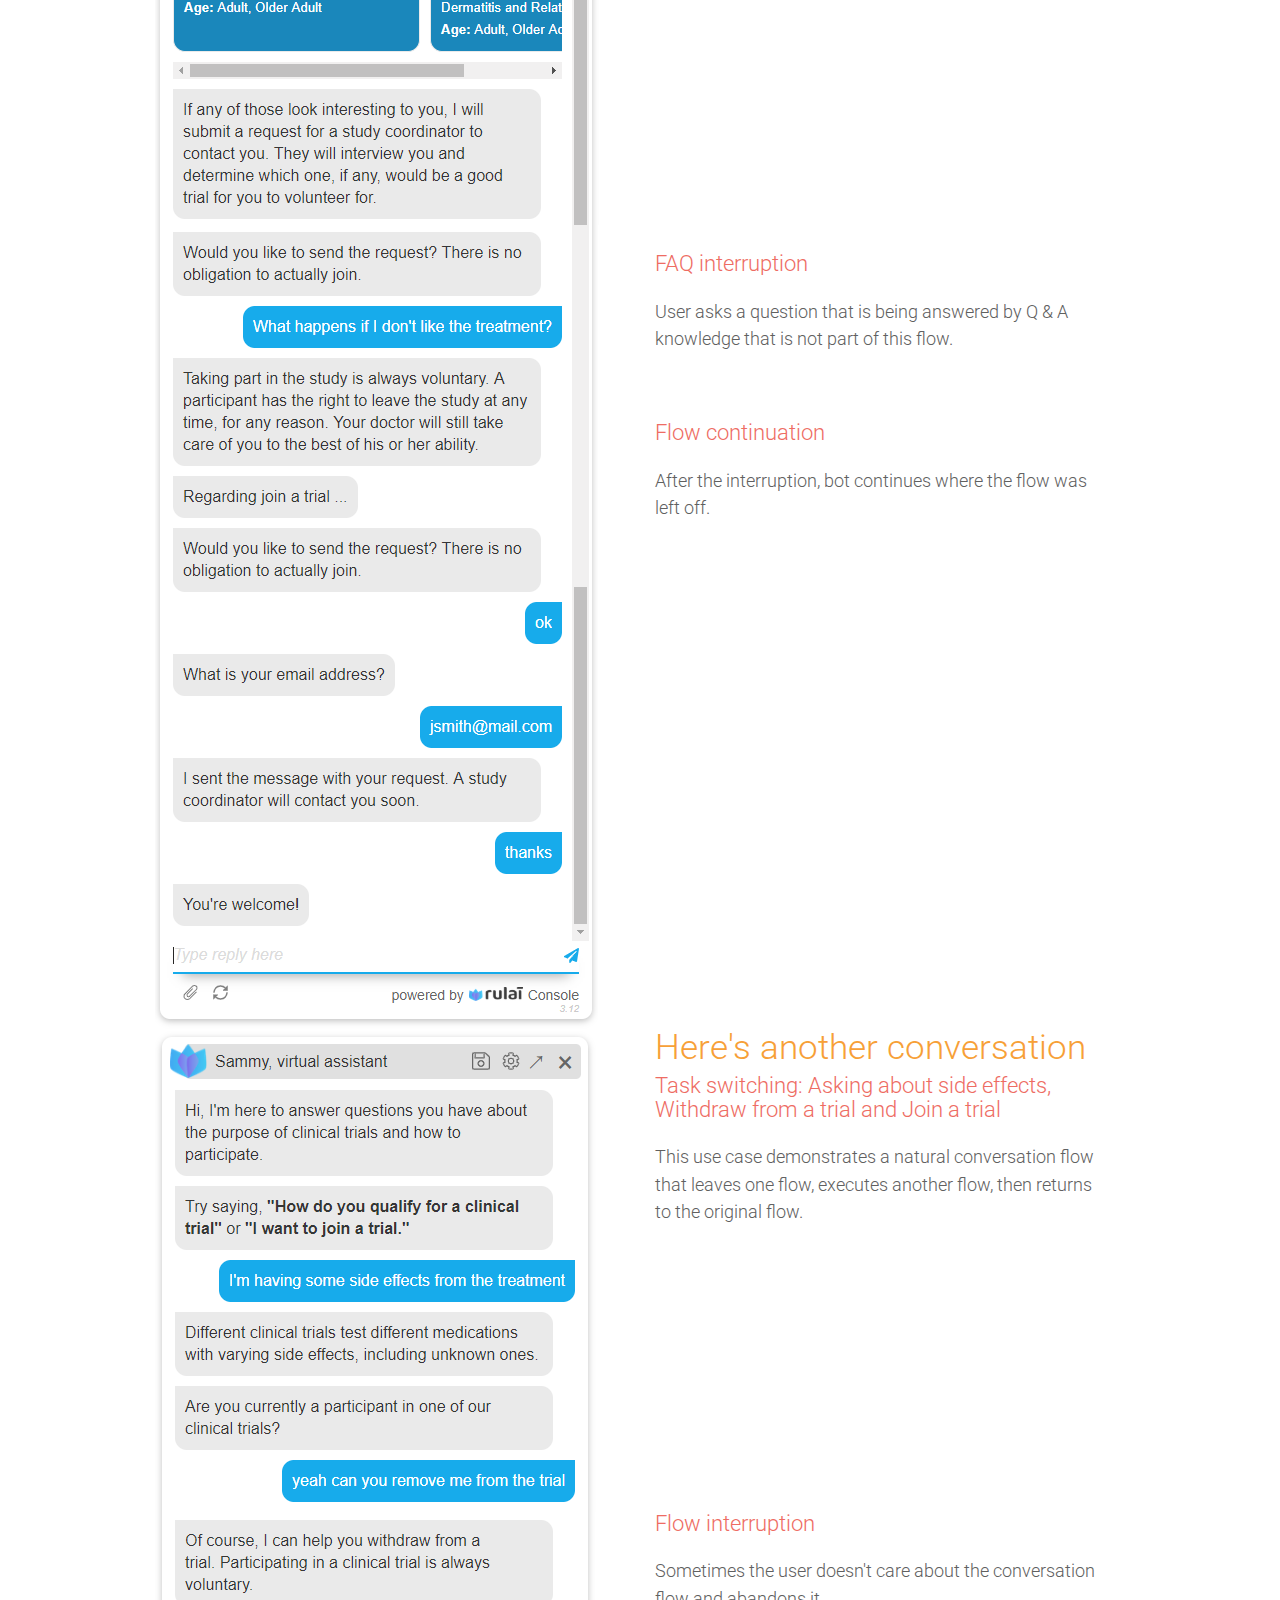
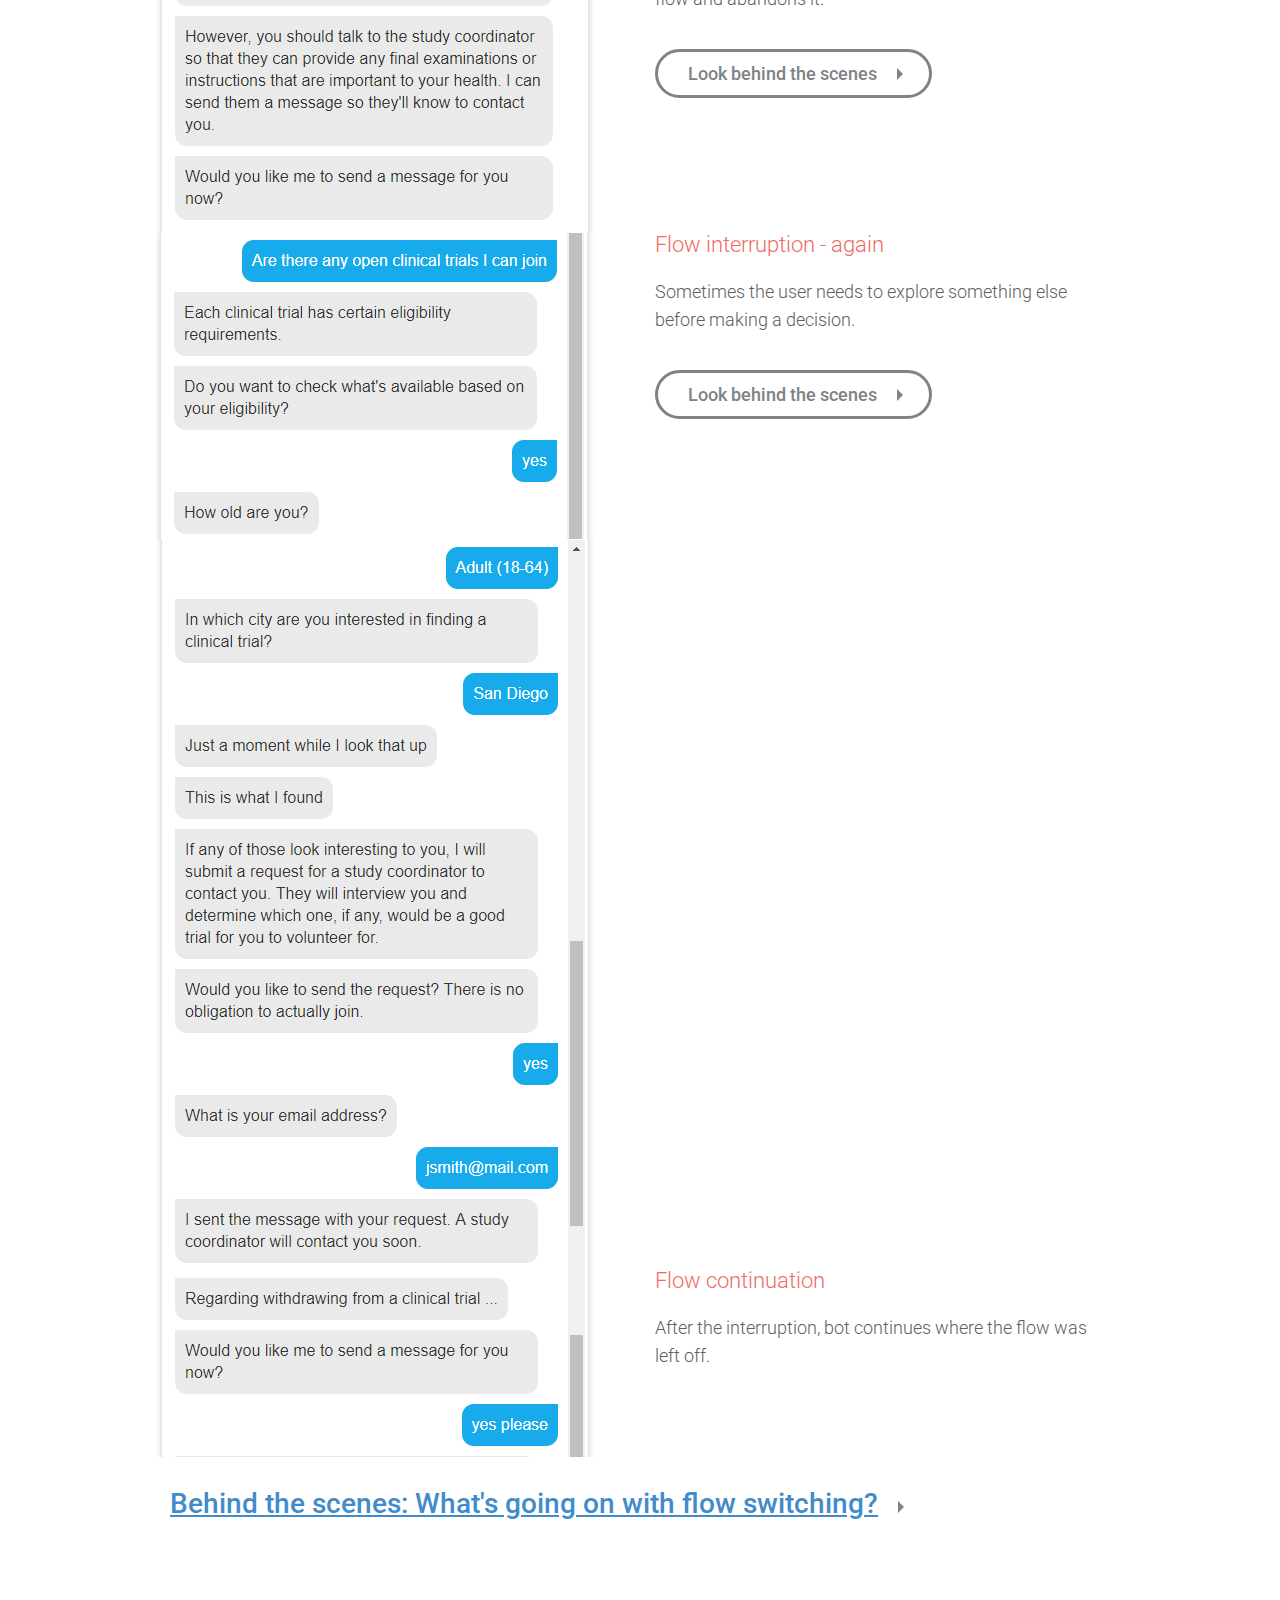
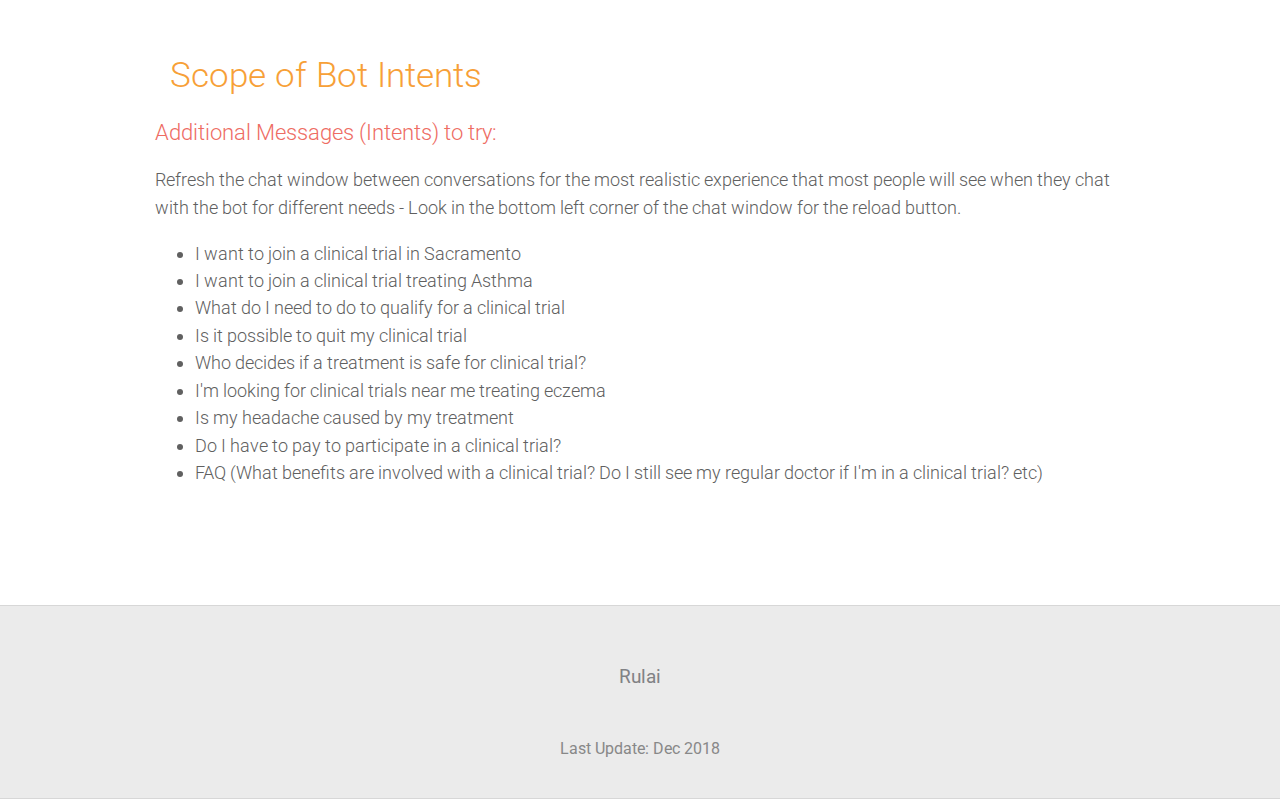
==== commit 3b9740fb: "logo file name" ====
--- a/clinicaltrials/index.html
+++ b/clinicaltrials/index.html
@@ -219,7 +219,7 @@
             <div class="score-main">
                 <div class="score-inner">
                     
-<div class="text-component"><img src="./logo dark.png" width="300px"></img><h2 style="color:#2CA9DB;font-weight: 400">More questions? Ready to join? Talk to the <a class="moreinfo" style="color:#2CA9DB" data-toggle="tooltip" data-placement="top" data-original-title="&lt;strong&gt;Rulai Bot&lt;/strong&gt;Custom chat bot that uses NLU to help complete tasks and answer your questions. Try '<b>I want to join a clinical trial.</b>'">Rulai Bot</a></h2>
+<div class="text-component"><img src="./logo_dark.png" width="300px"></img><h2 style="color:#2CA9DB;font-weight: 400">More questions? Ready to join? Talk to the <a class="moreinfo" style="color:#2CA9DB" data-toggle="tooltip" data-placement="top" data-original-title="&lt;strong&gt;Rulai Bot&lt;/strong&gt;Custom chat bot that uses NLU to help complete tasks and answer your questions. Try '<b>I want to join a clinical trial.</b>'">Rulai Bot</a></h2>
 <div class="row">
 <div class="">
 <p><strong>Overview</strong> - This bot has flows demonstrating use cases that would be useful for a pharmaceutical company that is running clinical trials. Volunteers can search for clinical trials and request to join a trial or be added to a general volunteers database. Volunteers can ask general knowledge questions related to clinical trials, ask about side effects, and contact the study coordinator with any problems.
